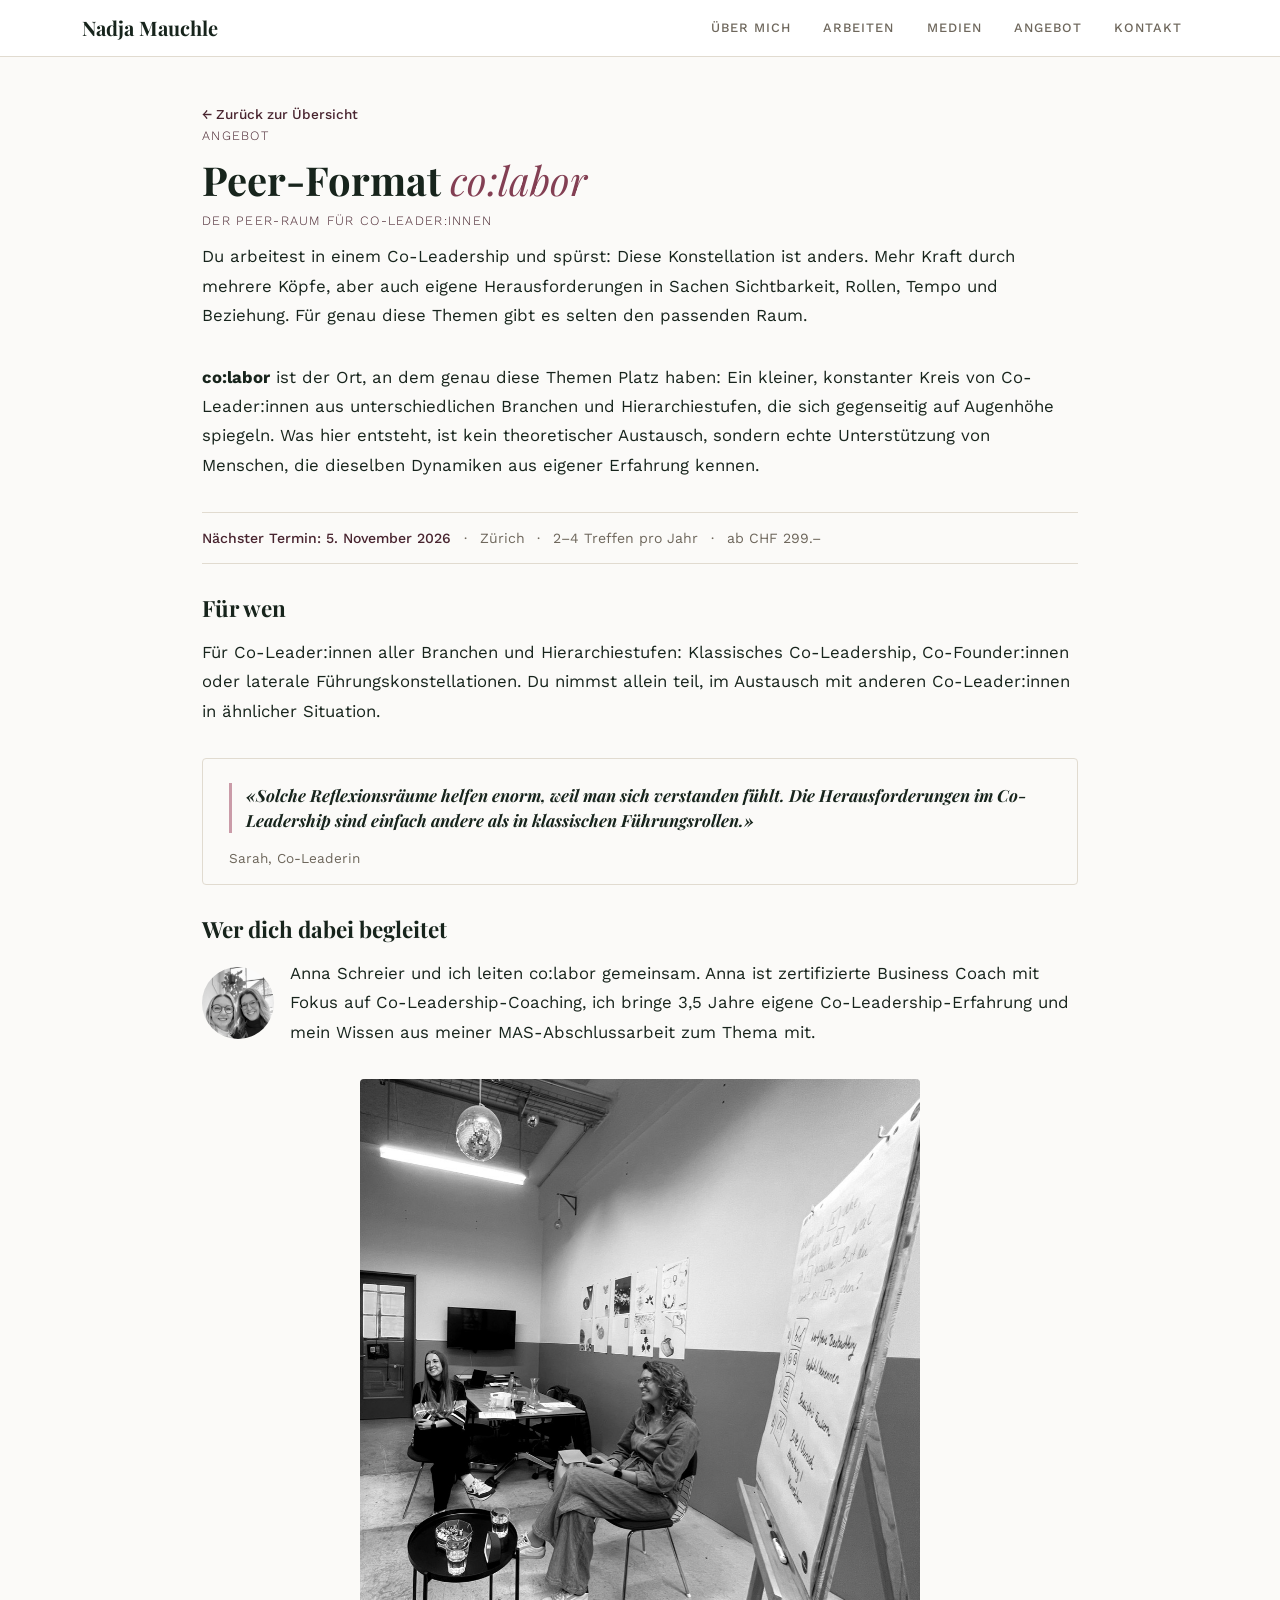
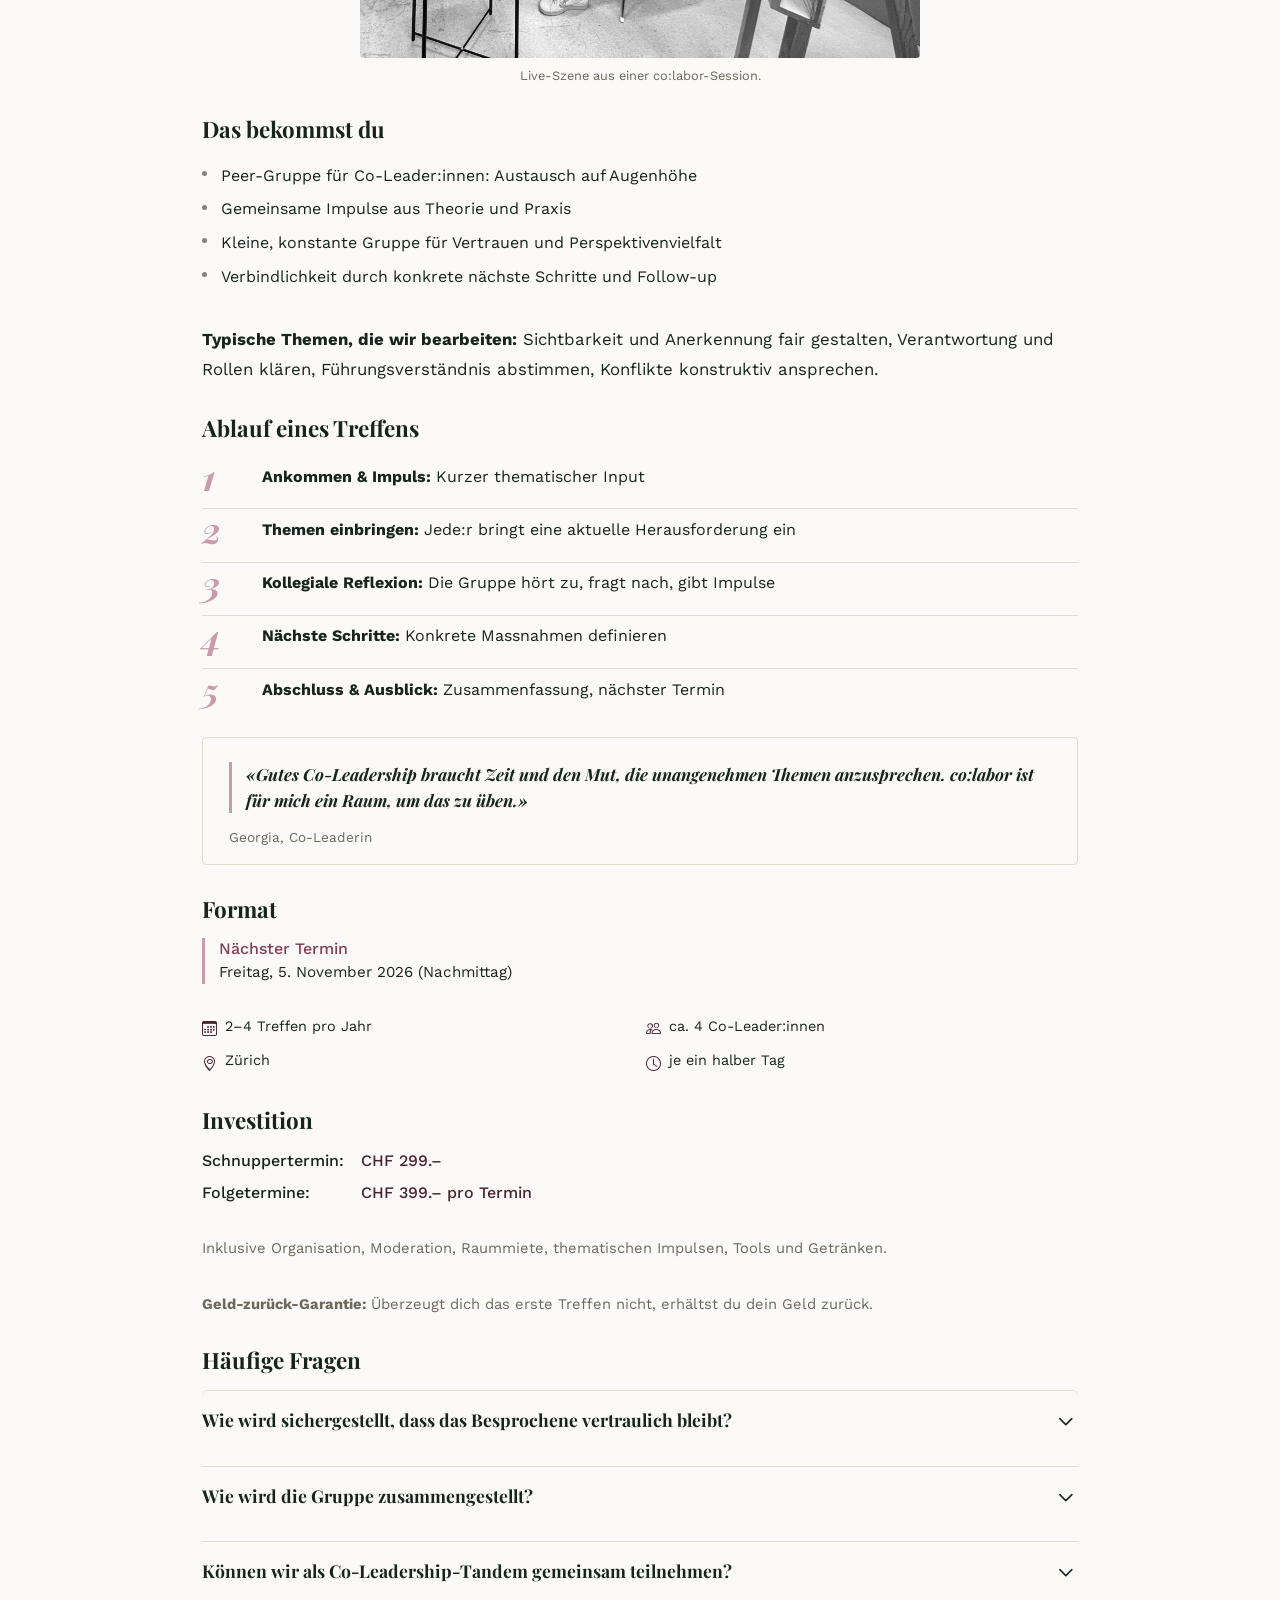
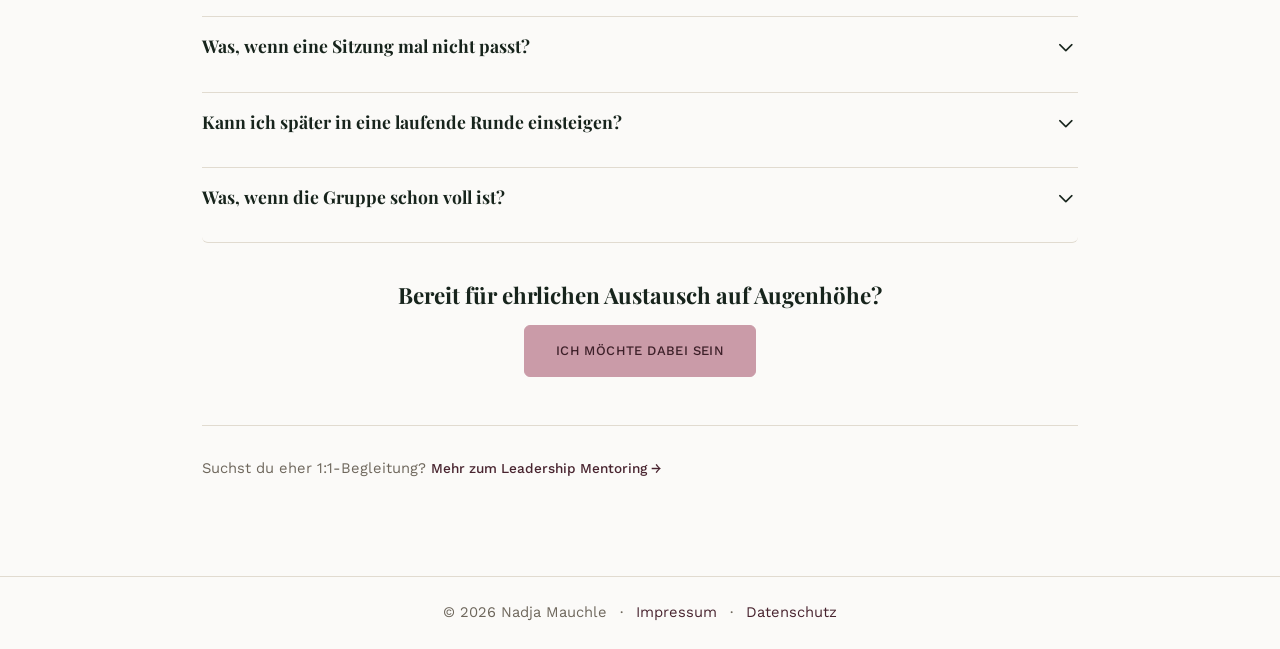
==== angebot/colabor/index.html @ 84f8b6df "Initial website" ====
<!DOCTYPE html>
<html lang="de">
<head>
  <meta charset="UTF-8">
  <meta name="viewport" content="width=device-width, initial-scale=1.0">
  <title>Peer-Format co:labor | Nadja Mauchle</title>
  <meta name="description" content="co:labor ist der vertrauliche Peer-Raum für Co-Leader:innen: ehrlicher Austausch, gemeinsame Reflexion und konkrete nächste Schritte zu echten Führungsherausforderungen.">

  <meta property="og:type" content="website">
  <meta property="og:site_name" content="Nadja Mauchle">
  <meta property="og:title" content="Peer-Format co:labor | Nadja Mauchle">
  <meta property="og:description" content="co:labor ist der vertrauliche Peer-Raum für Co-Leader:innen: ehrlicher Austausch, gemeinsame Reflexion und konkrete nächste Schritte zu echten Führungsherausforderungen.">
  <meta property="og:image" content="../../img/og-image.png">
  <meta property="og:image:width" content="1200">
  <meta property="og:image:height" content="630">
  <meta name="twitter:card" content="summary_large_image">
  <meta name="twitter:title" content="Peer-Format co:labor | Nadja Mauchle">
  <meta name="twitter:description" content="co:labor ist der vertrauliche Peer-Raum für Co-Leader:innen: ehrlicher Austausch, gemeinsame Reflexion und konkrete nächste Schritte zu echten Führungsherausforderungen.">
  <meta name="twitter:image" content="../../img/og-image.png">

  <link rel="icon" type="image/svg+xml" href="data:image/svg+xml,%3Csvg xmlns='http://www.w3.org/2000/svg' viewBox='0 0 64 64'%3E%3Crect width='64' height='64' rx='12' fill='%2348242F'/%3E%3Ctext x='32' y='44' font-family='Georgia, serif' font-size='30' font-weight='700' fill='%23CA9BA8' text-anchor='middle'%3ENM%3C/text%3E%3C/svg%3E">

  <link href="https://cdn.jsdelivr.net/npm/bootstrap@5.1.0/dist/css/bootstrap.min.css" rel="stylesheet" integrity="sha384-KyZXEAg3QhqLMpG8r+8fhAXLRk2vvoC2f3B09zVXn8CA5QIVfZOJ3BCsw2P0p/We" crossorigin="anonymous">
  <link rel="stylesheet" href="https://cdn.jsdelivr.net/npm/bootstrap-icons@1.5.0/font/bootstrap-icons.css">

  <link rel="preconnect" href="https://fonts.googleapis.com">
  <link rel="preconnect" href="https://fonts.gstatic.com" crossorigin>
  <link href="https://fonts.googleapis.com/css2?family=Playfair+Display:ital,wght@0,700;1,500;1,700&family=Work+Sans:wght@300;400;500&display=swap" rel="stylesheet">

  <link href="../../style.css" rel="stylesheet">

  <script src="https://cdn.jsdelivr.net/npm/bootstrap@5.1.0/dist/js/bootstrap.bundle.min.js" integrity="sha384-U1DAWAznBHeqEIlVSCgzq+c9gqGAJn5c/t99JyeKa9xxaYpSvHU5awsuZVVFIhvj" crossorigin="anonymous"></script>
</head>
<body>

  <!-- ===== Navigation (identisch zur Hauptseite, Links zeigen auf ../../index.html) ===== -->
  <nav id="mainNav" class="navbar navbar-expand-lg bg-white navbar-light fixed-top">
    <div class="container">
      <a class="navbar-brand" href="../../index.html">Nadja Mauchle</a>

      <button class="navbar-toggler" type="button" data-bs-toggle="collapse" data-bs-target="#navbarSupportedContent" aria-controls="navbarSupportedContent" aria-expanded="false" aria-label="Navigation umschalten">
        <span class="navbar-toggler-icon"></span>
      </button>

      <div class="collapse navbar-collapse" id="navbarSupportedContent">
        <ul class="navbar-nav ms-auto mb-2 mb-lg-0">
          <li class="nav-item"><a class="nav-link" href="../../index.html#ueber-mich">Über mich</a></li>
          <li class="nav-item"><a class="nav-link" href="../../index.html#arbeiten">Arbeiten</a></li>
          <li class="nav-item"><a class="nav-link" href="../../index.html#wissenswertes">Medien</a></li>
          <li class="nav-item"><a class="nav-link" href="../../index.html#angebot">Angebot</a></li>
          <li class="nav-item"><a class="nav-link" href="../../index.html#kontakt">Kontakt</a></li>
        </ul>
      </div>
    </div>
  </nav>

  <section class="section-light p-section co-labor-detail-page">
    <div class="container container-lg">
      <a href="../../index.html#angebot" class="artefakt-link d-inline-block">← Zurück zur Übersicht</a>

      <p class="eyebrow on-light">Angebot</p>
      <h1 class="headline on-light"><span>Peer-Format</span> <span class="accent">co:labor</span></h1>
      <p class="eyebrow on-light">Der Peer-Raum für Co-Leader:innen</p>

      <p class="body-text">Du arbeitest in einem Co-Leadership und spürst: Diese Konstellation ist anders. Mehr Kraft durch mehrere Köpfe, aber auch eigene Herausforderungen in Sachen Sichtbarkeit, Rollen, Tempo und Beziehung. Für genau diese Themen gibt es selten den passenden Raum.</p>
      <p class="body-text"><strong>co:labor</strong> ist der Ort, an dem genau diese Themen Platz haben: Ein kleiner, konstanter Kreis von Co-Leader:innen aus unterschiedlichen Branchen und Hierarchiestufen, die sich gegenseitig auf Augenhöhe spiegeln. Was hier entsteht, ist kein theoretischer Austausch, sondern echte Unterstützung von Menschen, die dieselben Dynamiken aus eigener Erfahrung kennen.</p>

      <div class="co-labor-short-facts" aria-label="Kurzfakten zu co:labor">
        <span class="accent-inline">Nächster Termin: 5. November 2026</span>
        <span>·</span>
        <span>Zürich</span>
        <span>·</span>
        <span>2–4 Treffen pro Jahr</span>
        <span>·</span>
        <span>ab CHF 299.–</span>
      </div>

      <h2 class="headline on-light headline-sm">Für wen</h2>
      <p class="body-text">Für Co-Leader:innen aller Branchen und Hierarchiestufen: Klassisches Co-Leadership, Co-Founder:innen oder laterale Führungskonstellationen. Du nimmst allein teil, im Austausch mit anderen Co-Leader:innen in ähnlicher Situation.</p>

      <div class="testimonial-card">
        <blockquote class="testimonial-quote">«Solche Reflexionsräume helfen enorm, weil man sich verstanden fühlt. Die Herausforderungen im Co-Leadership sind einfach andere als in klassischen Führungsrollen.»</blockquote>
        <p class="testimonial-source">Sarah, Co-Leaderin</p>
      </div>

      <h2 class="headline on-light headline-sm">Wer dich dabei begleitet</h2>
      <div class="d-flex align-items-center gap-3">
        <img src="../../img/nadja-anna-colabor.jpg" class="duo-photo-circle" alt="Anna Schreier und Nadja Mauchle" style="width:72px;height:72px;flex-shrink:0;">
        <p class="body-text mb-0">Anna Schreier und ich leiten co:labor gemeinsam. Anna ist zertifizierte Business Coach mit Fokus auf Co-Leadership-Coaching, ich bringe 3,5 Jahre eigene Co-Leadership-Erfahrung und mein Wissen aus meiner MAS-Abschlussarbeit zum Thema mit.</p>
      </div>

      <img src="../../img/colabor-session-bw.jpg" class="session-photo" alt="Zwei Co-Leader:innen im Austausch während einer co:labor-Session">
      <p class="bildunterschrift">Live-Szene aus einer co:labor-Session.</p>

      <h2 class="headline on-light headline-sm">Das bekommst du</h2>
      <ul class="skill-list">
        <li>Peer-Gruppe für Co-Leader:innen: Austausch auf Augenhöhe</li>
        <li>Gemeinsame Impulse aus Theorie und Praxis</li>
        <li>Kleine, konstante Gruppe für Vertrauen und Perspektivenvielfalt</li>
        <li>Verbindlichkeit durch konkrete nächste Schritte und Follow-up</li>
      </ul>
      <p class="body-text"><strong>Typische Themen, die wir bearbeiten:</strong> Sichtbarkeit und Anerkennung fair gestalten, Verantwortung und Rollen klären, Führungsverständnis abstimmen, Konflikte konstruktiv ansprechen.</p>

      <h2 class="headline on-light headline-sm">Ablauf eines Treffens</h2>
      <div class="co-labor-steps">
        <div class="step-item">
          <div class="step-index">1</div>
          <div class="step-content"><strong>Ankommen &amp; Impuls:</strong> Kurzer thematischer Input</div>
        </div>
        <div class="step-item">
          <div class="step-index">2</div>
          <div class="step-content"><strong>Themen einbringen:</strong> Jede:r bringt eine aktuelle Herausforderung ein</div>
        </div>
        <div class="step-item">
          <div class="step-index">3</div>
          <div class="step-content"><strong>Kollegiale Reflexion:</strong> Die Gruppe hört zu, fragt nach, gibt Impulse</div>
        </div>
        <div class="step-item">
          <div class="step-index">4</div>
          <div class="step-content"><strong>Nächste Schritte:</strong> Konkrete Massnahmen definieren</div>
        </div>
        <div class="step-item">
          <div class="step-index">5</div>
          <div class="step-content"><strong>Abschluss &amp; Ausblick:</strong> Zusammenfassung, nächster Termin</div>
        </div>
      </div>

      <div class="testimonial-card">
        <blockquote class="testimonial-quote">«Gutes Co-Leadership braucht Zeit und den Mut, die unangenehmen Themen anzusprechen. co:labor ist für mich ein Raum, um das zu üben.»</blockquote>
        <p class="testimonial-source">Georgia, Co-Leaderin</p>
      </div>

      <h2 class="headline on-light headline-sm">Format</h2>
      <div class="co-labor-date-callout" aria-label="Nächster Termin">
        <span class="co-labor-date-label">Nächster Termin</span>
        <span class="co-labor-date-value">Freitag, 5. November 2026 (Nachmittag)</span>
      </div>
      <ul class="fact-grid fact-grid-light">
        <li><i class="bi-calendar3"></i> 2–4 Treffen pro Jahr</li>
        <li><i class="bi-people"></i> ca. 4 Co-Leader:innen</li>
        <li><i class="bi-geo-alt"></i> Zürich</li>
        <li><i class="bi-clock"></i> je ein halber Tag</li>
      </ul>

      <h2 class="headline on-light headline-sm">Investition</h2>
      <div class="co-labor-investment-grid">
        <div class="co-labor-investment-row">
          <span class="co-labor-investment-label">Schnuppertermin:</span>
          <span class="co-labor-investment-value">CHF 299.–</span>
        </div>
        <div class="co-labor-investment-row">
          <span class="co-labor-investment-label">Folgetermine:</span>
          <span class="co-labor-investment-value">CHF 399.– pro Termin</span>
        </div>
      </div>
      <p class="body-text-sm">Inklusive Organisation, Moderation, Raummiete, thematischen Impulsen, Tools und Getränken.</p>
      <p class="body-text-sm"><strong>Geld-zurück-Garantie:</strong> Überzeugt dich das erste Treffen nicht, erhältst du dein Geld zurück.</p>

      <h2 class="headline on-light headline-sm">Häufige Fragen</h2>
      <div class="accordion custom-accordion" id="colaborFaqAccordion">
        <div class="accordion-item">
          <h3 class="accordion-header" id="faq-heading-1">
            <button class="accordion-button collapsed" type="button" data-bs-toggle="collapse" data-bs-target="#faq-1" aria-expanded="false" aria-controls="faq-1">
              Wie wird sichergestellt, dass das Besprochene vertraulich bleibt?
            </button>
          </h3>
          <div id="faq-1" class="accordion-collapse collapse" aria-labelledby="faq-heading-1" data-bs-parent="#colaborFaqAccordion">
            <div class="accordion-body">Was in der Gruppe besprochen wird, bleibt in der Gruppe. Wir vereinbaren zu Beginn gemeinsame Vertraulichkeitsregeln.</div>
          </div>
        </div>
        <div class="accordion-item">
          <h3 class="accordion-header" id="faq-heading-2">
            <button class="accordion-button collapsed" type="button" data-bs-toggle="collapse" data-bs-target="#faq-2" aria-expanded="false" aria-controls="faq-2">
              Wie wird die Gruppe zusammengestellt?
            </button>
          </h3>
          <div id="faq-2" class="accordion-collapse collapse" aria-labelledby="faq-heading-2" data-bs-parent="#colaborFaqAccordion">
            <div class="accordion-body">Die Gruppen sind klein und konstant, damit Vertrauen wachsen kann. Wir achten dabei auch darauf, dass keine direkten Konkurrenzsituationen entstehen.</div>
          </div>
        </div>
        <div class="accordion-item">
          <h3 class="accordion-header" id="faq-heading-3">
            <button class="accordion-button collapsed" type="button" data-bs-toggle="collapse" data-bs-target="#faq-3" aria-expanded="false" aria-controls="faq-3">
              Können wir als Co-Leadership-Tandem gemeinsam teilnehmen?
            </button>
          </h3>
          <div id="faq-3" class="accordion-collapse collapse" aria-labelledby="faq-heading-3" data-bs-parent="#colaborFaqAccordion">
            <div class="accordion-body">Ja, wenn ihr als Tandem gemeinsam teilnehmen möchtet, meldet euch gerne bei uns.</div>
          </div>
        </div>
        <div class="accordion-item">
          <h3 class="accordion-header" id="faq-heading-4">
            <button class="accordion-button collapsed" type="button" data-bs-toggle="collapse" data-bs-target="#faq-4" aria-expanded="false" aria-controls="faq-4">
              Was, wenn eine Sitzung mal nicht passt?
            </button>
          </h3>
          <div id="faq-4" class="accordion-collapse collapse" aria-labelledby="faq-heading-4" data-bs-parent="#colaborFaqAccordion">
            <div class="accordion-body">Kein Problem, du steigst beim nächsten Termin wieder ein.</div>
          </div>
        </div>
        <div class="accordion-item">
          <h3 class="accordion-header" id="faq-heading-5">
            <button class="accordion-button collapsed" type="button" data-bs-toggle="collapse" data-bs-target="#faq-5" aria-expanded="false" aria-controls="faq-5">
              Kann ich später in eine laufende Runde einsteigen?
            </button>
          </h3>
          <div id="faq-5" class="accordion-collapse collapse" aria-labelledby="faq-heading-5" data-bs-parent="#colaborFaqAccordion">
            <div class="accordion-body">Ja, wenn in der Gruppe noch Platz ist, melde dich einfach, wir klären das gemeinsam.</div>
          </div>
        </div>
        <div class="accordion-item">
          <h3 class="accordion-header" id="faq-heading-6">
            <button class="accordion-button collapsed" type="button" data-bs-toggle="collapse" data-bs-target="#faq-6" aria-expanded="false" aria-controls="faq-6">
              Was, wenn die Gruppe schon voll ist?
            </button>
          </h3>
          <div id="faq-6" class="accordion-collapse collapse" aria-labelledby="faq-heading-6" data-bs-parent="#colaborFaqAccordion">
            <div class="accordion-body">Du kommst auf die Warteliste für die nächste Runde.</div>
          </div>
        </div>
      </div>

      <div class="text-center pt-2 pb-5">
        <p class="headline on-light headline-sm">Bereit für ehrlichen Austausch auf Augenhöhe?</p>
        <a href="../../index.html#kontakt" class="btn btn-accent">Ich möchte dabei sein</a>
      </div>

      <div class="pt-4" style="border-top: 0.5px solid var(--line);">
        <p class="body-text-sm mb-0">Suchst du eher 1:1-Begleitung? <a href="../leadership-mentoring/" class="artefakt-link">Mehr zum Leadership Mentoring →</a></p>
      </div>
    </div>
  </section>

  <footer class="section-footer p-4 text-center">
    <p class="body-text-sm mb-0">
      © 2026 Nadja Mauchle
      <span class="mx-2">·</span>
      <a href="../../impressum/" class="text-decoration-none">Impressum</a>
      <span class="mx-2">·</span>
      <a href="../../datenschutz/" class="text-decoration-none">Datenschutz</a>
    </p>
  </footer>

  <!-- ===== Mobile-Navigation schliesst sich nach Klick auf einen Menüpunkt ===== -->
  <script>
    (function () {
      var navbarCollapseEl = document.getElementById('navbarSupportedContent');
      if (!navbarCollapseEl) return;

      navbarCollapseEl.querySelectorAll('.nav-link').forEach(function (link) {
        link.addEventListener('click', function () {
          if (navbarCollapseEl.classList.contains('show')) {
            bootstrap.Collapse.getOrCreateInstance(navbarCollapseEl).hide();
          }
        });
      });
    })();
  </script>

</body>
</html>
---- style.css ----
/* =========================================================
   Nadja Mauchle — Portfolio
   Farbpalette & Typografie gemäss plan-portfolio-onepage.md
   Entscheidung 1 (Farbe) & Entscheidung 4 (Typografie)
   ========================================================= */

:root {
  /* Typografie */
  --font-display: 'Playfair Display', serif;
  --font-body: 'Work Sans', sans-serif;

  /* Abschnitts-Abstände */
  --section-padding-y: 96px;

  /* Farben */
  --aubergine-dark: #3D2029;   /* Dunkel: Text auf Akzentflächen (z.B. Button-Text) */
  --aubergine: #48242F;        /* Basis: Standard-Sektionshintergrund Hero/Angebot/Kontakt */
  --aubergine-light: #532A36;  /* Hell: Karten/Flächen innerhalb dunkler Sektionen */
  --flieder: #CA9BA8;          /* Akzent: Buttons, Links, Signature-Wörter, Testimonial-Balken */
  --form-border: #7A5560;      /* Formularfeld-Ränder auf dunklem Grund */
  --text-on-dark: #F1E5E9;       /* Primärtext auf Aubergine-Hintergrund */
  --text-on-dark-soft: #D9C3CA;  /* Sekundär-/gedämpfter Text auf Aubergine-Hintergrund */
  --signature-color: #833F53;    /* Einheitliche Farbe für kursive Signature-Wörter, hell wie dunkel */
  --paper: #FBFAF8;      /* helle Grundfläche */
  --paper-alt: #F1EEE9;  /* Platzhalter-/Kartenflächen auf hellem Grund */
  --ink: #17241C;        /* Text auf hellem Grund */
  --ink-soft: #6E675C;
  --line: #E1DBD0;
  --mentions-heading: #2C2A28;  /* Eigener, etwas wärmerer Dunkelton nur für "Wissenswertes"-Titel */
  --error: #E8A0A0;             /* Fehlermeldung Kontaktformular */
  --artefakt-frame-bg: #CFC9BE; /* Hintergrund hinter freigestellten Artefakt-Bildern (Kartenset) */
}

/* Scroll-Offset für Anker-Navigation: nur ein Mechanismus (scroll-margin-top
   auf den Zielelementen), damit die fixe Nav den Zielabschnitt nicht verdeckt.
   scroll-padding-top auf html wurde entfernt, weil beide Mechanismen sich
   addierten und einen viel zu grossen Abstand erzeugten. */
section, header, .mentions-divider {
  scroll-margin-top: 80px;
}

html {
  scroll-behavior: smooth;
}

/* Fokus-Zustand markenkonform (Flieder) statt Browser-Standard-Blau —
   bleibt sichtbar für Tastatur-/Klick-Fokus, nur farblich angepasst */
a:focus-visible,
button:focus-visible,
.btn:focus-visible,
input:focus-visible,
textarea:focus-visible,
select:focus-visible {
  outline: 2px solid var(--flieder);
  outline-offset: 2px;
}

/* Standard-Link-Styling für Fliesstext und Footer/Legal-Links, mit markenkonformer
   Aubergine-Farbe statt Browser-Default-Blau */
a:not(.btn):not(.navbar-brand):not(.nav-link):not(.hero-cta-primary):not(.hero-cta-secondary):not(.on-light-icon):not(.artefakt-link) {
  color: var(--aubergine);
  text-decoration: underline;
  text-underline-offset: 0.18em;
  text-decoration-color: currentColor;
}

a:not(.btn):not(.navbar-brand):not(.nav-link):not(.hero-cta-primary):not(.hero-cta-secondary):not(.on-light-icon):not(.artefakt-link):hover,
a:not(.btn):not(.navbar-brand):not(.nav-link):not(.hero-cta-primary):not(.hero-cta-secondary):not(.on-light-icon):not(.artefakt-link):focus-visible {
  color: var(--aubergine);
}

a[href="../../index.html#angebot"] {
  text-decoration: none !important;
  text-underline-offset: 0.18em;
}

a[href="../../index.html#angebot"]:hover,
a[href="../../index.html#angebot"]:focus-visible {
  text-decoration: none !important;
}

/* Bootstraps eigener Standard-Fokus-Schatten (blau) auf Buttons entfernen —
   unser Flieder-Outline oben übernimmt die Fokusanzeige */
.btn:focus,
.btn:active:focus {
  box-shadow: none;
}

body {
  font-family: var(--font-body);
  font-weight: 400;
  color: var(--ink);
  background: var(--paper);
  hyphens: auto;
}

img {
  max-width: 100%;
}

/* ---------- Typografie-System (Entscheidung 4) ---------- */

.headline {
  font-family: var(--font-display);
  font-weight: 700;
  font-style: normal;
  line-height: 1.15;
  text-wrap: balance;
}

.headline .accent {
  font-family: var(--font-display);
  font-weight: 400;
  font-style: italic;
  color: var(--accent-color, var(--signature-color));
}

.headline-sm {
  font-size: 1.4rem;
}

.hero-h {
  font-size: clamp(2.2rem, 6vw, 3.6rem);
}

.on-dark { --accent-color: var(--flieder); }
.on-light { --accent-color: var(--signature-color); }

.eyebrow {
  font-family: var(--font-body);
  font-weight: 300;
  letter-spacing: 0.1em;
  text-transform: uppercase;
  font-size: 0.8rem;
  margin-bottom: 0.75rem;
}

.eyebrow.on-dark { color: var(--text-on-dark-soft); }
.eyebrow.on-light { color: var(--aubergine); }

.on-light-icon { color: var(--ink-soft); }
.on-light-icon:hover { color: var(--aubergine); }

.body-text {
  font-family: var(--font-body);
  font-weight: 400;
  line-height: 1.75;
  font-size: 1.05rem;
}

.body-text.on-dark { color: var(--text-on-dark); }

.body-text.hero-lead-text { color: var(--text-on-dark-soft); }

.body-text-sm {
  font-family: var(--font-body);
  font-weight: 400;
  line-height: 1.6;
  font-size: 0.92rem;
  color: var(--ink-soft);
}

.lead-text {
  max-width: 46ch;
  font-size: 1.15rem;
}

.marker-highlight {
  position: relative;
  display: inline-block;
}

.marker-highlight:before {
  content: "";
  background-color: #CA9BA887;
  width: 102%;
  height: 0.2em;
  position: absolute;
  z-index: -2;
  filter: url(#marker-shape);
  left: -0.05em;
  padding: 0 0.25em;
  bottom: 0.2em;
}

/* ---------- Abschnitts-Hintergründe (Entscheidung 1) ---------- */

.section-dark {
  background: var(--aubergine);
  color: var(--text-on-dark);
}

.section-aubergine {
  background: var(--aubergine);
  color: var(--text-on-dark);
}

.section-light {
  background: var(--paper);
  color: var(--ink);
}

.section-footer {
  background: var(--paper);
  border-top: 1px solid var(--line);
  color: var(--ink-soft);
}

header,
section {
  padding-top: var(--section-padding-y);
  padding-bottom: var(--section-padding-y);
}

.p-section,
.p-section-lg,
.p-section-hero {
  padding-top: var(--section-padding-y);
  padding-bottom: var(--section-padding-y);
}

#start {
  padding-top: 148px;
  padding-bottom: var(--section-padding-y);
}

header > :first-child,
header > :last-child,
section > :first-child,
section > :last-child {
  margin-top: 0;
  margin-bottom: 0;
}

.container-lg {
  max-width: 900px;
}

.w-sm {
  max-width: 440px;
}

.w-md {
  max-width: 720px;
}

/* ---------- Navigation ---------- */

#mainNav {
  box-shadow: 0 1px 0 var(--line);
}

#mainNav .navbar-brand {
  font-family: var(--font-display);
  font-weight: 700;
  color: var(--ink);
}

.navbar-light .navbar-nav .nav-link {
  font-family: var(--font-body);
  font-weight: 500;
  text-transform: uppercase;
  letter-spacing: 0.08em;
  font-size: 0.8rem;
  padding: 0.5rem 1rem;
  color: var(--ink-soft);
}

.navbar-light .navbar-nav .nav-link.active,
.navbar-light .navbar-nav .nav-link:hover {
  color: var(--aubergine);
}

/* ---------- Buttons ---------- */

.btn {
  font-family: var(--font-body);
  font-weight: 500;
  letter-spacing: 0.03em;
  text-transform: uppercase;
  font-size: 13px;
  padding: 15px 31px;
  border-radius: 6px;
}

.btn-accent {
  background: var(--flieder);
  color: var(--aubergine-dark);
  border: 1px solid var(--flieder);
}

.btn-accent:hover {
  background: transparent;
  color: var(--flieder);
  border-color: var(--flieder);
}

.section-light .btn-accent,
.section-light .btn-accent:hover {
  color: var(--aubergine-dark);
}

.btn-outline-accent {
  background: transparent;
  color: var(--text-on-dark);
  border: 1px solid rgba(241, 229, 233, 0.4);
}

.btn-outline-accent:hover {
  background: rgba(241, 229, 233, 0.1);
  color: var(--text-on-dark);
  border-color: var(--text-on-dark);
}

/* ---------- Hero-CTAs ---------- */

.hero-ctas {
  display: flex;
  align-items: center;
  gap: 16px;
}

.hero-cta-primary {
  background: var(--flieder);
  color: var(--aubergine-dark);
  font-size: 13px;
  font-weight: 500;
  letter-spacing: 0.03em;
  text-transform: uppercase;
  text-decoration: none;
  padding: 15px 31px;
  border: 1px solid var(--flieder);
  border-radius: 6px;
  display: inline-block;
  transition: background-color 0.15s ease, color 0.15s ease, border-color 0.15s ease;
}

.hero-cta-primary:hover,
.hero-cta-primary:focus {
  background: transparent;
  color: var(--flieder);
  border-color: var(--flieder);
}

.hero-cta-secondary {
  background: transparent;
  color: var(--flieder);
  font-size: 13px;
  font-weight: 500;
  letter-spacing: 0.03em;
  text-transform: uppercase;
  text-decoration: none;
  padding: 14.5px 32px;
  border: 1.5px solid var(--flieder);
  border-radius: 6px;
  display: inline-block;
  transition: background-color 0.15s ease, color 0.15s ease;
}

.hero-cta-secondary:hover,
.hero-cta-secondary:focus {
  background: var(--flieder);
  color: var(--aubergine-dark);
}

@media (max-width: 767px) {
  .hero-ctas {
    flex-direction: column;
    align-items: center;
    width: 100%;
  }

  .hero-cta-primary,
  .hero-cta-secondary {
    width: 100%;
    max-width: 320px;
    text-align: center;
    box-sizing: border-box;
  }
}

/* ---------- Bild-Platzhalter ---------- */

.photo-placeholder {
  display: flex;
  align-items: center;
  justify-content: center;
  text-align: center;
  border: 1px dashed currentColor;
  border-radius: 4px;
  opacity: 0.6;
  font-family: var(--font-body);
  font-size: 0.85rem;
  letter-spacing: 0.02em;
  padding: 1rem;
}

.photo-placeholder-hero {
  max-width: 420px;
  aspect-ratio: 4 / 3;
}

.photo-placeholder-portrait {
  aspect-ratio: 3 / 4;
}

.hero-portrait {
  width: 280px;
  height: 280px;
  border-radius: 50%;
  overflow: hidden;
}

.hero-portrait img {
  width: 100%;
  height: 100%;
  object-fit: cover;
  object-position: center 35%;
}

.portrait-photo {
  display: block;
  width: 100%;
  aspect-ratio: 3 / 4;
  object-fit: cover;
  border-radius: 4px;
}

.session-photo {
  display: block;
  width: 100%;
  max-width: 560px;
  height: auto;
  margin: 0 auto 32px;
  border-radius: 4px;
}

.workshop-bilder {
  display: grid;
  grid-template-columns: 1fr 1fr;
  gap: 16px;
  margin: 40px auto 0;
  max-width: 640px;
}

.workshop-bilder img {
  display: block;
  width: 100%;
  aspect-ratio: 3 / 4;
  object-fit: cover;
  border-radius: 4px;
}

.bildunterschrift {
  font-size: 13px;
  color: var(--ink-soft);
  margin-top: 12px;
  text-align: center;
}

@media (max-width: 767px) {
  .workshop-bilder {
    grid-template-columns: 1fr;
  }
}

.duo-photo-circle {
  display: block;
  width: 96px;
  height: 96px;
  object-fit: cover;
  object-position: center 30%;
  border-radius: 50%;
}

/* ---------- Über mich: Abschnitte (ohne Akkordeon, Trennlinien statt Karten) ---------- */

.ueber-mich-block {
  padding: 1.5rem 0;
  border-top: 0.5px solid var(--line);
}

.ueber-mich-block-title {
  font-family: var(--font-display);
  font-weight: 700;
  font-size: 1.1rem;
  color: var(--ink);
  margin: 0 0 1rem;
}

/* ---------- Über mich: Listen ---------- */

.skill-list,
.timeline-list {
  list-style: none;
  padding: 0;
  margin: 0;
}

.skill-list li {
  font-family: var(--font-body);
  padding: 0.3rem 0 0.3rem 1.2rem;
  position: relative;
  line-height: 1.5;
}

.skill-list li::before {
  content: "";
  position: absolute;
  left: 0;
  top: 0.75rem;
  width: 5px;
  height: 5px;
  border-radius: 50%;
  background: currentColor;
  opacity: 0.55;
}

.skill-detail-list dt {
  font-family: var(--font-body);
  font-weight: 500;
  color: var(--aubergine);
  margin-top: 1rem;
}

.skill-detail-list dt:first-child {
  margin-top: 0;
}

.skill-detail-list dd {
  font-family: var(--font-body);
  color: var(--ink);
  margin: 0.25rem 0 0;
  line-height: 1.6;
}

.timeline-list li {
  font-family: var(--font-body);
  padding: 0.5rem 0;
}

.timeline-list > li:not(:last-child) {
  border-bottom: 1px solid var(--line);
}

.timeline-year {
  display: inline-block;
  min-width: 6.5rem;
  font-weight: 500;
  color: var(--aubergine);
}

.timeline-entry {
  display: flex;
  gap: 1.25rem;
}

.timeline-entry .timeline-year {
  flex-shrink: 0;
}

.timeline-role {
  font-weight: 600;
  color: var(--ink);
  margin: 0;
  line-height: 1.4;
}

.timeline-org {
  font-weight: 500;
  color: var(--ink);
  margin: 0.2rem 0 0;
  line-height: 1.4;
}

.timeline-detail {
  color: var(--ink-soft);
  font-size: 0.9em;
  margin: 0.2rem 0 0;
  line-height: 1.4;
}

.timeline-sub-list {
  list-style: none;
  padding: 0;
  margin: 0.4rem 0 0;
}

.timeline-sub-list li {
  font-family: var(--font-body);
  color: var(--ink-soft);
  font-size: 0.85em;
  padding: 0.1rem 0 0.1rem 0.9rem;
  border-bottom: none;
  position: relative;
}

.timeline-sub-list li::before {
  content: "";
  position: absolute;
  left: 0;
  top: 0.6rem;
  width: 4px;
  height: 4px;
  border-radius: 50%;
  background: currentColor;
  opacity: 0.5;
}

/* ---------- Testimonials ---------- */

.testimonial-card {
  background: var(--paper);
  border: 1px solid var(--line);
  border-radius: 4px;
  padding: 1.5rem 1.6rem 1rem;
  margin-bottom: 32px;
  height: 100%;
}

.testimonial-quote {
  font-family: var(--font-display);
  font-style: italic;
  font-weight: 700;
  font-size: 1.05rem;
  border-left: 3px solid var(--flieder);
  padding-left: 0.9rem;
  margin: 0 0 0.9rem;
}

.fact-grid + .testimonial-quote,
.fact-grid + .testimonial-card,
.angebot-card .testimonial-quote {
  margin-top: 1.5rem;
}

.co-labor-detail-page h2,
.co-labor-detail-page h3 {
  margin: 0 0 16px;
}

.co-labor-detail-page .d-flex.align-items-center.gap-3,
.co-labor-detail-page .co-labor-short-facts,
.co-labor-detail-page .session-photo,
.co-labor-detail-page .bildunterschrift,
.co-labor-detail-page .skill-list,
.co-labor-detail-page .co-labor-steps,
.co-labor-detail-page .testimonial-card,
.co-labor-detail-page .co-labor-date-callout,
.co-labor-detail-page .fact-grid,
.co-labor-detail-page .co-labor-investment-grid,
.co-labor-detail-page .custom-accordion,
.co-labor-detail-page .body-text,
.co-labor-detail-page .body-text-sm {
  margin-bottom: 32px;
}

.co-labor-detail-page .d-flex.align-items-center.gap-3 {
  margin: 0 0 32px;
}

.co-labor-detail-page > * {
  margin-top: 0;
}

.co-labor-detail-page h2 + .body-text,
.co-labor-detail-page h2 + .skill-list,
.co-labor-detail-page h2 + .co-labor-steps,
.co-labor-detail-page h2 + .fact-grid,
.co-labor-detail-page h2 + .accordion,
.co-labor-detail-page h3 + .accordion,
.co-labor-detail-page h2 + p,
.co-labor-detail-page h2 + ul,
.co-labor-detail-page h2 + div,
.co-labor-detail-page h3 + div {
  margin-top: 0;
}

.mentoring-detail-page h2,
.mentoring-detail-page h3 {
  margin: 0 0 16px;
}

.mentoring-detail-page .d-flex.align-items-center.gap-3,
.mentoring-detail-page .skill-list,
.mentoring-detail-page .step-list,
.mentoring-detail-page .testimonial-card,
.mentoring-detail-page .fact-grid,
.mentoring-detail-page .pricing-table,
.mentoring-detail-page .custom-accordion,
.mentoring-detail-page .body-text,
.mentoring-detail-page .body-text-sm {
  margin-bottom: 32px;
}

.mentoring-detail-page .d-flex.align-items-center.gap-3 {
  margin: 0 0 32px;
}

.mentoring-detail-page > * {
  margin-top: 0;
}

.mentoring-detail-page h2 + .body-text,
.mentoring-detail-page h2 + .skill-list,
.mentoring-detail-page h2 + .step-list,
.mentoring-detail-page h2 + .fact-grid,
.mentoring-detail-page h2 + .accordion,
.mentoring-detail-page h3 + .accordion,
.mentoring-detail-page h2 + p,
.mentoring-detail-page h2 + ul,
.mentoring-detail-page h2 + div,
.mentoring-detail-page h3 + div {
  margin-top: 0;
}

.mentoring-detail-page .row {
  margin: 0 0 32px;
}

.mentoring-detail-page .row > [class*="col-"] {
  padding-left: 0;
  padding-right: 0;
}

.mentoring-detail-page .mentor-cta {
  padding-top: 8px;
  padding-bottom: 40px;
}

.mentoring-detail-page .mentor-cta .headline {
  margin-bottom: 16px;
}

.mentoring-detail-page .mentor-cross-link {
  padding-top: 20px;
  border-top: 1px solid var(--line);
}

.co-labor-detail-page .co-labor-short-facts {
  display: flex;
  flex-wrap: wrap;
  align-items: center;
  gap: 0.45rem 0.8rem;
  padding: 0.9rem 0;
  border-top: 1px solid var(--line);
  border-bottom: 1px solid var(--line);
  font-family: var(--font-body);
  font-size: 0.88rem;
  color: var(--ink-soft);
}

.co-labor-short-facts {
  display: flex;
  flex-wrap: wrap;
  align-items: center;
  gap: 0.45rem 0.8rem;
  margin: 0 0 32px;
  padding: 0.9rem 0;
  border-top: 1px solid var(--line);
  border-bottom: 1px solid var(--line);
  font-family: var(--font-body);
  font-size: 0.88rem;
  color: var(--ink-soft);
}

.co-labor-short-facts .accent-inline {
  color: var(--aubergine);
  font-weight: 500;
}

.bildunterschrift {
  margin: 0 0 16px;
  font-family: var(--font-body);
  font-size: 0.8rem;
  line-height: 1.5;
  color: var(--ink-soft);
}

.co-labor-detail-page .session-photo {
  margin-bottom: 8px;
}

.co-labor-detail-page h2 + .body-text,
.co-labor-detail-page h2 + .skill-list,
.co-labor-detail-page h2 + .co-labor-steps,
.co-labor-detail-page h2 + .fact-grid,
.co-labor-detail-page h2 + .accordion,
.co-labor-detail-page h3 + .accordion,
.co-labor-detail-page h2 + p,
.co-labor-detail-page h2 + ul,
.co-labor-detail-page h2 + div,
.co-labor-detail-page h3 + div {
  margin-top: 0;
}

.testimonial-source {
  font-family: var(--font-body);
  font-size: 0.85rem;
  color: var(--ink-soft);
  margin: 0;
}

.testimonial-source.on-dark {
  color: rgba(241, 229, 233, 0.7);
}

/* ---------- Arbeiten: Artefakt-Karten ---------- */

.artefakt-card {
  background: var(--paper);
  border: 1px solid var(--line);
  border-radius: 4px;
  overflow: hidden;
  display: flex;
  flex-direction: column;
  transition: border-color 0.15s ease;
}

.artefakt-card:hover {
  border-color: var(--ink);
}

.artefakt-image {
  width: 100%;
  aspect-ratio: 4 / 3;
  object-fit: cover;
  display: block;
  border-bottom: 1px solid var(--line);
}

/* Duotone gilt nur für Foto-Scans (Canvas, spannungs:loop) — MAS-Arbeit und
   CAS-Arbeit sind flächige Grafik-Designs mit Text und bekommen stattdessen
   eigene flache HTML/CSS-Cover, siehe .artefakt-cover-flat weiter unten. */
.artefakt-image-duotone {
  filter: url(#duotone-aubergine);
}

.artefakt-image-framed {
  object-fit: contain;
  background-color: var(--artefakt-frame-bg);
  padding: 0.15rem;
}

.artefakt-image-placeholder {
  display: flex;
  align-items: center;
  justify-content: center;
  background: var(--paper-alt);
  color: var(--ink-soft);
  font-size: 0.8rem;
  text-align: center;
  padding: 1rem;
}

/* Flache Cover für MAS-Arbeit/CAS-Arbeit statt Foto (grafische Designs mit
   Text, kein Duotone-Filter, siehe Spec-Korrektur) */
.artefakt-cover-flat {
  aspect-ratio: 4 / 3;
  background: var(--aubergine);
  position: relative;
  overflow: hidden;
  display: flex;
  flex-direction: column;
  justify-content: flex-end;
  padding: 1.1rem 1.2rem;
  border-bottom: 1px solid var(--line);
}

.artefakt-cover-title {
  font-family: var(--font-display);
  font-weight: 700;
  font-size: 1.05rem;
  line-height: 1.3;
  color: var(--text-on-dark);
  text-transform: uppercase;
  letter-spacing: 0.01em;
  margin: 0;
}

.artefakt-body {
  padding: 1.2rem 1.3rem 1.4rem;
  display: flex;
  flex-direction: column;
  flex: 1;
}

.artefakt-link {
  position: relative;
  display: inline-flex;
  width: fit-content;
  margin-top: auto;
  padding-top: 0.5rem;
  font-family: var(--font-body);
  font-weight: 500;
  font-size: 0.85rem;
  color: var(--aubergine);
  text-decoration: none !important;
  text-underline-offset: 0.18em;
  text-decoration-thickness: 1px;
  transition: color 0.15s ease;
}

.artefakt-link::after {
  content: "";
  position: absolute;
  left: 0;
  bottom: -1px;
  width: 100%;
  height: 1px;
  background: currentColor;
  transform: scaleX(0);
  transform-origin: left center;
  opacity: 0;
  transition: transform 0.15s ease, opacity 0.15s ease;
}

.artefakt-link:hover,
.artefakt-link:focus-visible {
  color: var(--aubergine);
  text-decoration: none;
}

.artefakt-link:hover::after,
.artefakt-link:focus-visible::after {
  opacity: 1;
  transform: scaleX(1);
}

.mentions-divider {
  border-top: 1px solid var(--line);
  margin: 0;
  padding: 0;
}

.mentions-heading {
  color: var(--mentions-heading);
}

.mention-card {
  display: flex;
  flex-direction: column;
  gap: 0.5rem;
  height: 100%;
  padding: 1.2rem 1.3rem;
  background: var(--paper-alt);
  border: 1px solid var(--line);
  border-radius: 4px;
  text-decoration: none;
  transition: border-color 0.15s ease;
}

.mention-card:hover {
  border-color: var(--ink);
}

.mention-icon {
  display: flex;
  align-items: center;
  justify-content: center;
  width: 2.4rem;
  height: 2.4rem;
  border-radius: 50%;
  background: var(--aubergine);
  color: var(--flieder);
  font-size: 1.05rem;
}

.mention-title {
  font-family: var(--font-display);
  font-weight: 700;
  font-size: 1rem;
  color: var(--ink);
  line-height: 1.3;
}

.mention-desc {
  font-family: var(--font-body);
  font-size: 0.82rem;
  line-height: 1.5;
  color: var(--ink-soft);
  flex-grow: 1;
}

.mention-platform {
  font-family: var(--font-body);
  font-size: 0.78rem;
  color: var(--ink-soft);
  margin-top: auto;
}

/* ---------- Angebot: Overlay (co:labor Vollversion) ---------- */

.modal-content {
  font-family: var(--font-body);
  background: var(--paper);
  border: none;
  border-radius: 6px;
}

.modal-header {
  border-bottom: 1px solid var(--line);
  padding: 1.5rem 1.75rem;
}

.modal-header .modal-title {
  margin: 0;
}

.modal-body {
  padding: 1.75rem;
}

.step-list {
  font-family: var(--font-body);
  padding-left: 1.3rem;
  margin: 0;
}

.step-list li {
  padding: 0.35rem 0;
  line-height: 1.6;
}

.co-labor-steps {
  display: flex;
  flex-direction: column;
  gap: 1rem;
  margin: 0 0 32px;
  padding: 0;
}

.co-labor-detail-page h2 + .co-labor-steps,
.co-labor-detail-page h3 + .accordion,
.co-labor-detail-page h2 + .fact-grid,
.co-labor-detail-page h2 + .skill-list,
.co-labor-detail-page h2 + .body-text,
.co-labor-detail-page h2 + p,
.co-labor-detail-page h2 + ul,
.co-labor-detail-page h2 + .accordion {
  margin-top: 0;
}

.step-item {
  display: flex;
  align-items: flex-start;
  gap: 1rem;
  padding: 0.1rem 0 0;
  border-top: 1px solid var(--line);
}

.step-item:first-child {
  border-top: none;
  padding-top: 0;
}

.step-index {
  flex-shrink: 0;
  font-family: var(--font-display);
  font-style: italic;
  font-weight: 700;
  font-size: clamp(1.8rem, 2.8vw, 2.3rem);
  line-height: 0.9;
  color: var(--flieder);
  letter-spacing: -0.04em;
  min-width: 2ch;
  padding-top: 0.15rem;
}

.step-content {
  font-family: var(--font-body);
  font-size: 1rem;
  line-height: 1.7;
  color: var(--ink);
  padding-top: 0.3rem;
}

.custom-accordion .accordion-button {
  font-family: var(--font-body);
  font-size: 1rem;
  font-weight: 600;
  line-height: 1.5;
  color: var(--ink);
}

.custom-accordion {
  margin: 0 0 32px;
}

.co-labor-detail-page .accordion.custom-accordion {
  margin-top: 0;
}

.custom-accordion .accordion-body {
  font-family: var(--font-body);
  font-size: 1rem;
  line-height: 1.7;
}

.pricing-table {
  width: 100%;
  border-collapse: collapse;
  font-family: var(--font-body);
}

.pricing-table td {
  padding: 0.7rem 0;
  border-bottom: 1px solid var(--line);
}

.pricing-table td:last-child {
  text-align: right;
  font-weight: 500;
  color: var(--aubergine);
}

.co-labor-investment-grid {
  display: grid;
  grid-template-columns: 1fr;
  gap: 0.5rem 0;
  align-items: center;
  margin-bottom: 32px;
}

.co-labor-investment-row {
  display: flex;
  align-items: baseline;
  gap: 0.45rem;
  font-family: var(--font-body);
  font-size: 1rem;
  font-weight: 500;
  line-height: 1.5;
  color: var(--ink);
}

.co-labor-investment-label {
  min-width: 9.5rem;
  color: var(--ink);
}

.co-labor-investment-value {
  color: var(--aubergine);
  font-weight: 500;
}

.co-labor-date-callout {
  display: block;
  width: fit-content;
  max-width: 100%;
  margin: 0 0 32px;
  padding-left: 0.9rem;
  border-left: 3px solid var(--flieder);
  background: none;
  border-radius: 0;
}

.co-labor-detail-page h2 + .co-labor-date-callout,
.co-labor-detail-page h2 + .fact-grid,
.co-labor-detail-page h2 + .co-labor-investment-grid,
.co-labor-detail-page h2 + .accordion {
  margin-top: 0;
}

.co-labor-date-label {
  display: block;
  font-family: var(--font-body);
  font-size: 1rem;
  font-weight: 500;
  line-height: 1.4;
  color: var(--signature-color);
}

.co-labor-date-value {
  display: block;
  font-family: var(--font-body);
  font-size: 0.95rem;
  font-weight: 400;
  line-height: 1.5;
  color: var(--ink);
}

.angebot-card .co-labor-date-label {
  color: var(--flieder);
}

.angebot-card .co-labor-date-value {
  color: var(--text-on-dark);
}

.angebot-card .co-labor-date-callout {
  margin-top: 1.5rem;
  margin-bottom: 1.5rem;
}

.fact-grid {
  display: grid;
  grid-template-columns: 1fr 1fr;
  gap: 0.6rem 0.75rem;
  list-style: none;
  padding: 0;
  margin: 0 0 32px;
}

.fact-grid li {
  display: flex;
  align-items: flex-start;
  gap: 0.5rem;
  font-family: var(--font-body);
  font-size: 0.9rem;
}

.fact-grid i {
  margin-top: 0.15rem;
}

.fact-grid i {
  color: var(--flieder);
  font-size: 0.95rem;
  flex-shrink: 0;
}

.fact-grid-light {
  color: var(--ink);
}

.fact-grid-light i {
  color: var(--aubergine);
}

/* ---------- Sektions-Trennlinien ---------- */

/* Bewusst kein max-width/margin:auto nötig: die Trennlinie wird direkt als
   letztes Element im .container platziert (nicht als Geschwister davon),
   dadurch fluchtet sie automatisch mit dem übrigen Seiteninhalt. */
.section-divider,
.mentions-divider {
  display: block;
  width: 100%;
  height: 1px;
  border: 0;
  border-top: 1px solid var(--line);
  margin: 0;
  padding: 0;
}

.section-divider-dark {
  border-top: 1px solid rgba(112, 101, 97, 0.18);
  border-top-color: rgba(112, 101, 97, 0.18);
  opacity: 0.6;
  height: 1px;
}

.section-divider-lead {
  margin: 0;
}

/* ---------- Angebot: Karten ---------- */

.angebot-card {
  background: var(--aubergine-light);
  border: 1px solid rgba(241, 229, 233, 0.15);
  border-radius: 4px;
  padding: 2rem 2rem 2.2rem;
}

/* ---------- Kontakt: Formular ---------- */

.contact-form {
  max-width: 480px;
}

.contact-form .form-label {
  font-family: var(--font-body);
  font-size: 0.85rem;
  letter-spacing: 0.04em;
  text-transform: uppercase;
}

.contact-form .form-label.on-dark {
  color: var(--text-on-dark-soft);
}

.contact-form .form-control {
  background: rgba(241, 229, 233, 0.08);
  border: 1px solid var(--form-border);
  color: var(--text-on-dark);
  border-radius: 2px;
}

.contact-form .form-control::placeholder {
  color: rgba(241, 229, 233, 0.5);
}

.contact-form .form-control:focus {
  background: rgba(241, 229, 233, 0.12);
  border-color: var(--flieder);
  color: var(--text-on-dark);
  box-shadow: 0 0 0 0.2rem rgba(202, 155, 168, 0.25);
}

.contact-form-status {
  font-family: var(--font-body);
  font-size: 0.9rem;
  min-height: 1.4rem;
}

.contact-form-status-success {
  color: var(--flieder);
}

.contact-form-status-error {
  color: var(--error);
}

.contact-links .bi-envelope,
.contact-links .bi-linkedin {
  margin-right: 0.4rem;
}

.contact-form .form-select {
  background: rgba(241, 229, 233, 0.08);
  border: 1px solid var(--form-border);
  color: var(--text-on-dark);
  border-radius: 2px;
}

.contact-form .form-select:focus {
  border-color: var(--flieder);
  box-shadow: 0 0 0 0.2rem rgba(202, 155, 168, 0.25);
}

.contact-form .form-select option {
  color: var(--ink);
}

.contact-form .form-select:invalid {
  color: rgba(241, 229, 233, 0.6);
}

/* ---------- Über mich: Accordion (Werdegang/Weiterbildung etc.) ---------- */

.custom-accordion .accordion-item {
  background: transparent;
  border: none;
  border-bottom: 1px solid var(--line);
}

.custom-accordion .accordion-item:first-child {
  border-top: 1px solid var(--line);
}

.custom-accordion .accordion-button {
  font-family: var(--font-display);
  font-weight: 700;
  font-size: 1.1rem;
  color: var(--ink);
  background: transparent;
  box-shadow: none;
  padding: 1rem 0;
}

.custom-accordion .accordion-button:not(.collapsed) {
  color: var(--aubergine);
  background: transparent;
  box-shadow: none;
}

.custom-accordion .accordion-button:focus {
  box-shadow: none;
  border-color: transparent;
}

.custom-accordion .accordion-button::after {
  filter: none;
  background-image: none;
  content: "\f282"; /* bootstrap-icons chevron-down */
  font-family: "bootstrap-icons";
  font-size: 1rem;
  transition: transform 0.2s ease;
}

.custom-accordion .accordion-button:not(.collapsed)::after {
  transform: rotate(180deg);
}

.custom-accordion .accordion-body {
  padding: 0 0 1.25rem;
}

/* ---------- Angebot: "Mehr erfahren"-Toggle ---------- */

.angebot-toggle {
  display: inline-flex;
  align-items: center;
  gap: 0.4rem;
  background: none;
  border: none;
  padding: 0;
  font-family: var(--font-body);
  font-weight: 500;
  font-size: 0.85rem;
  color: var(--flieder);
}

.angebot-toggle i {
  transition: transform 0.2s ease;
}

.angebot-toggle[aria-expanded="true"] i {
  transform: rotate(180deg);
}
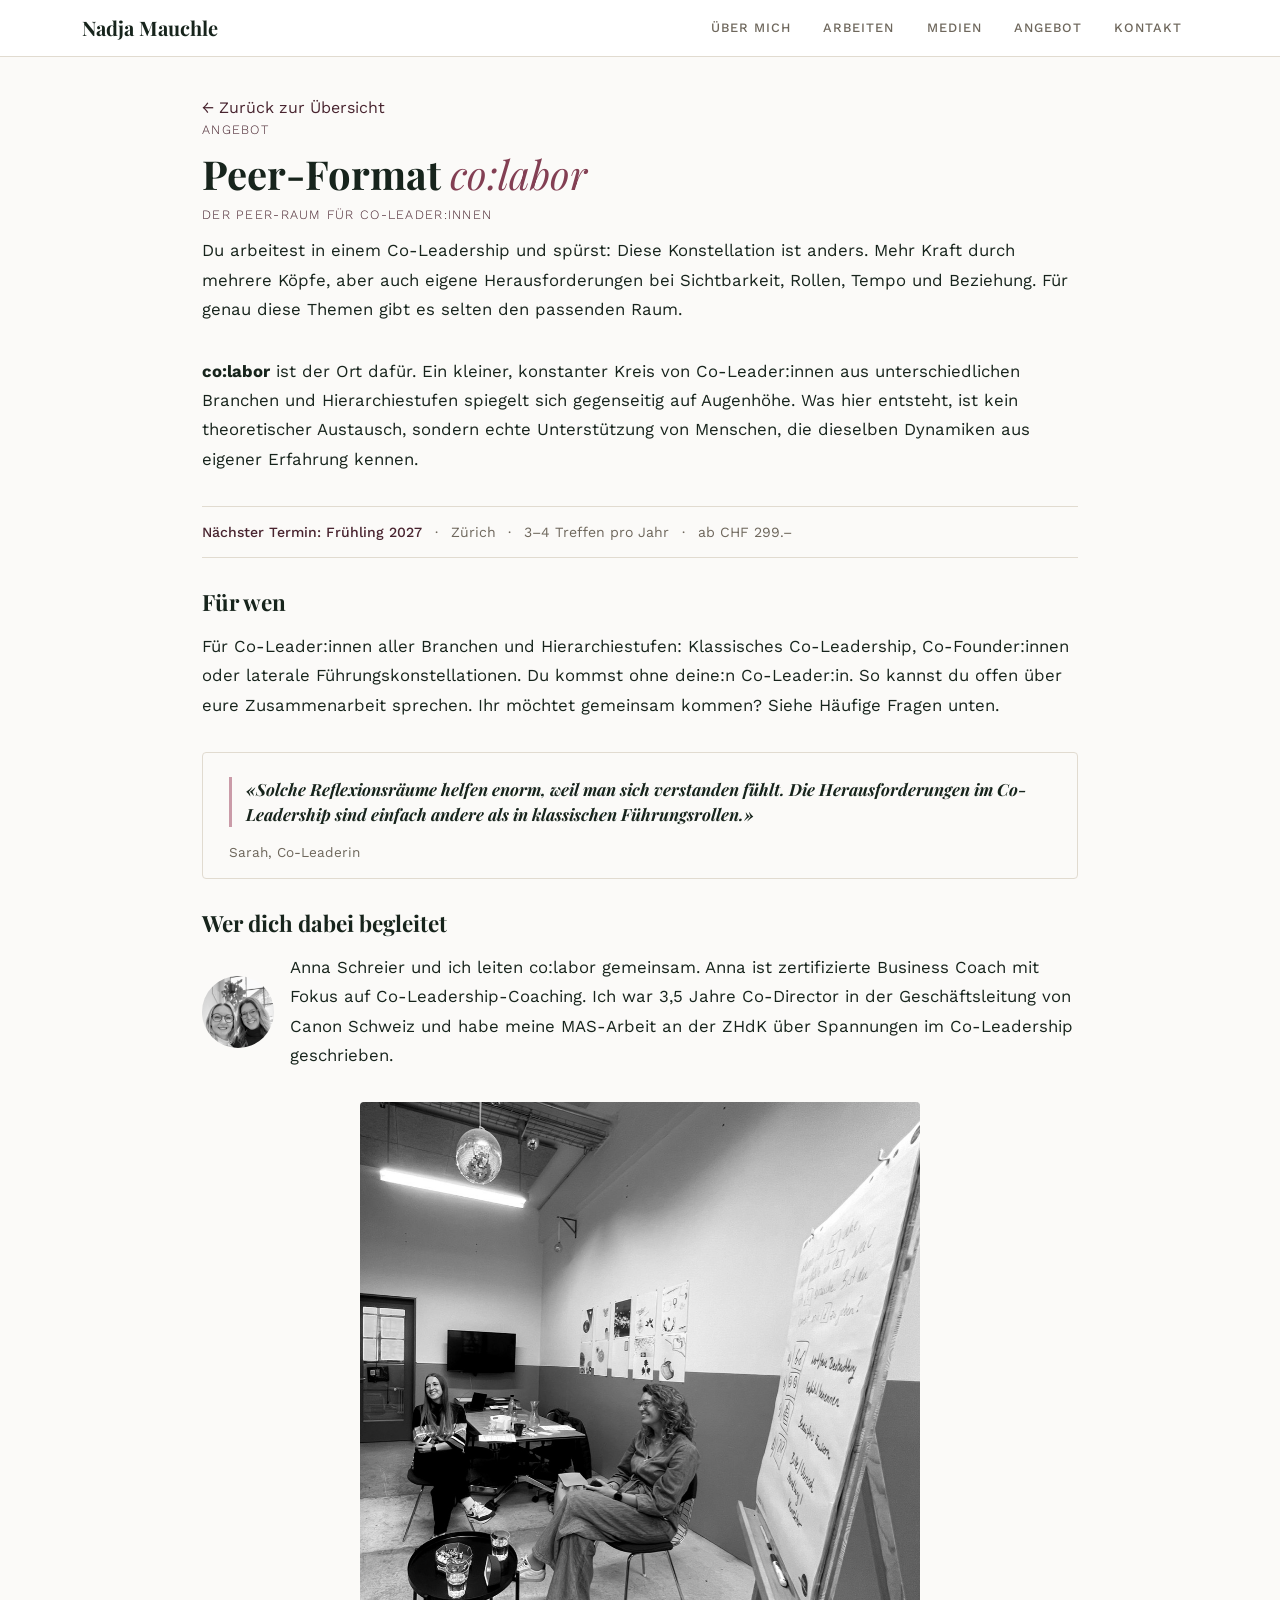
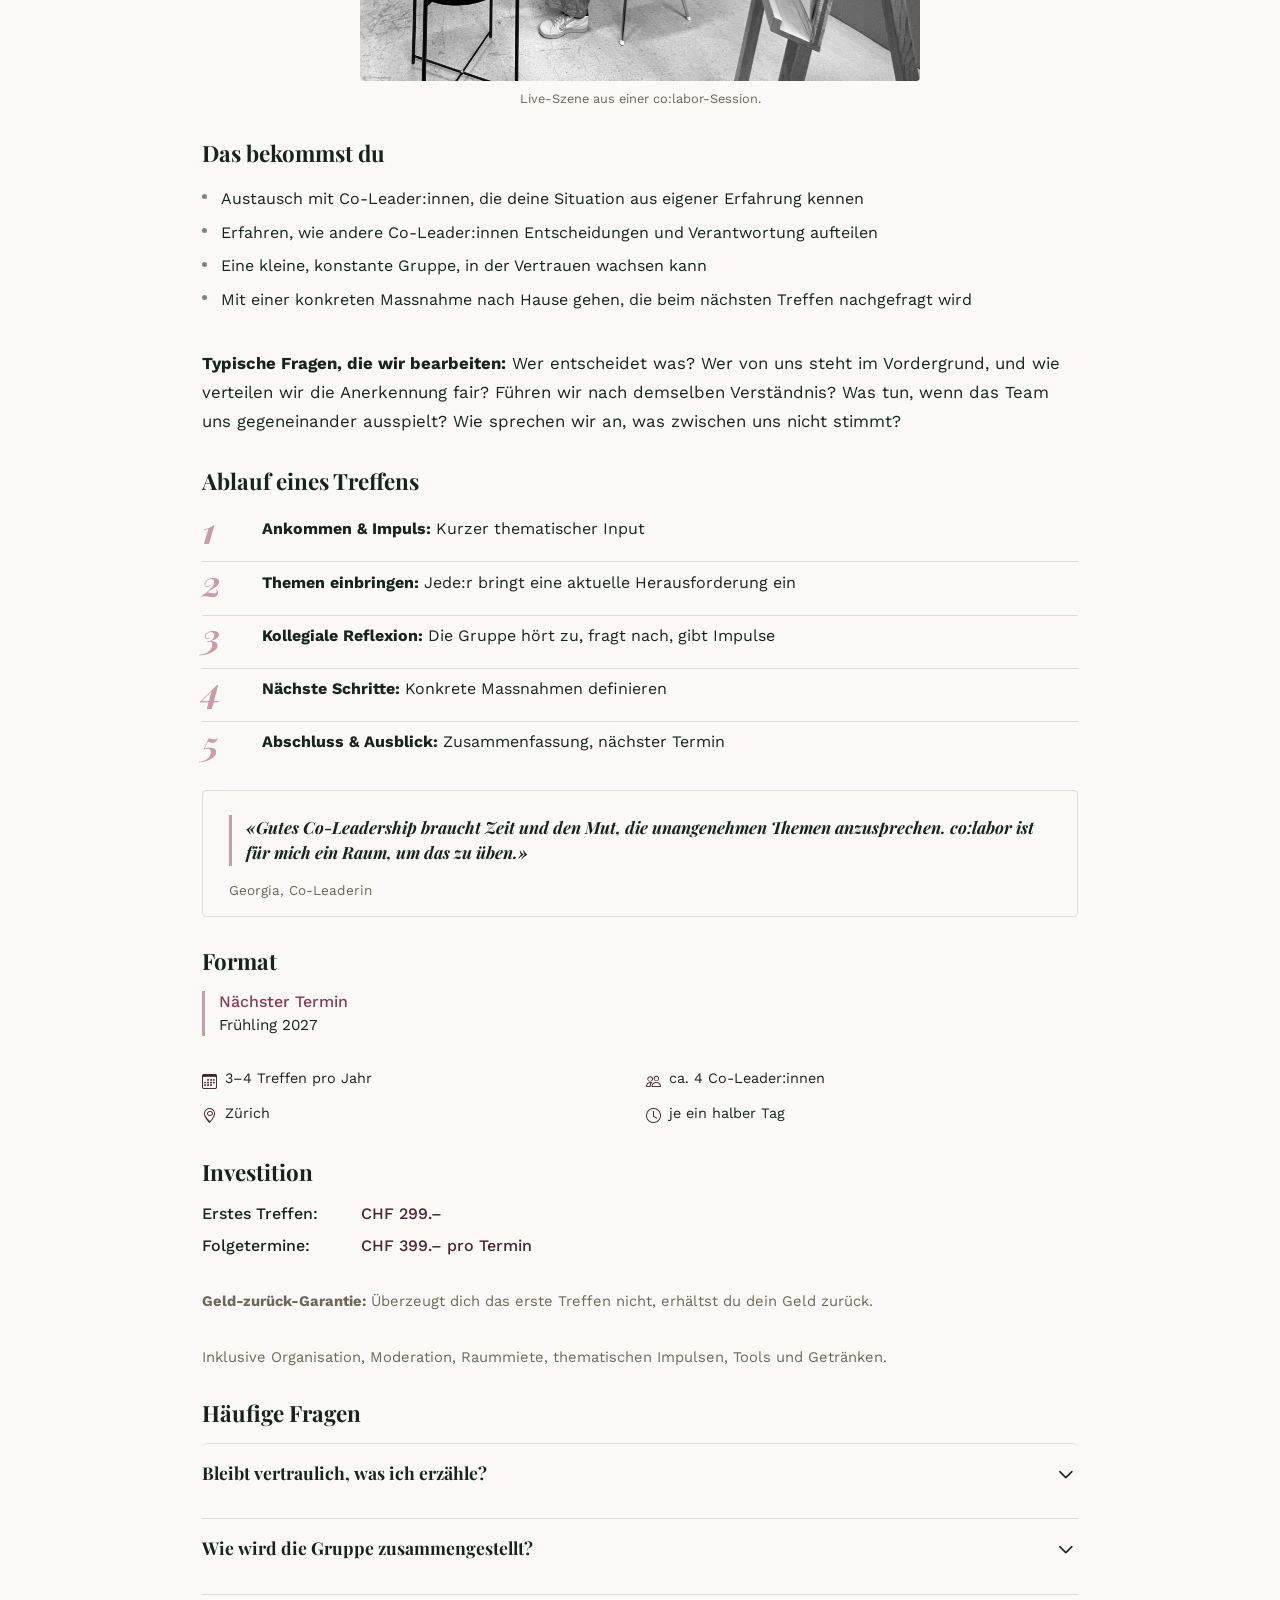
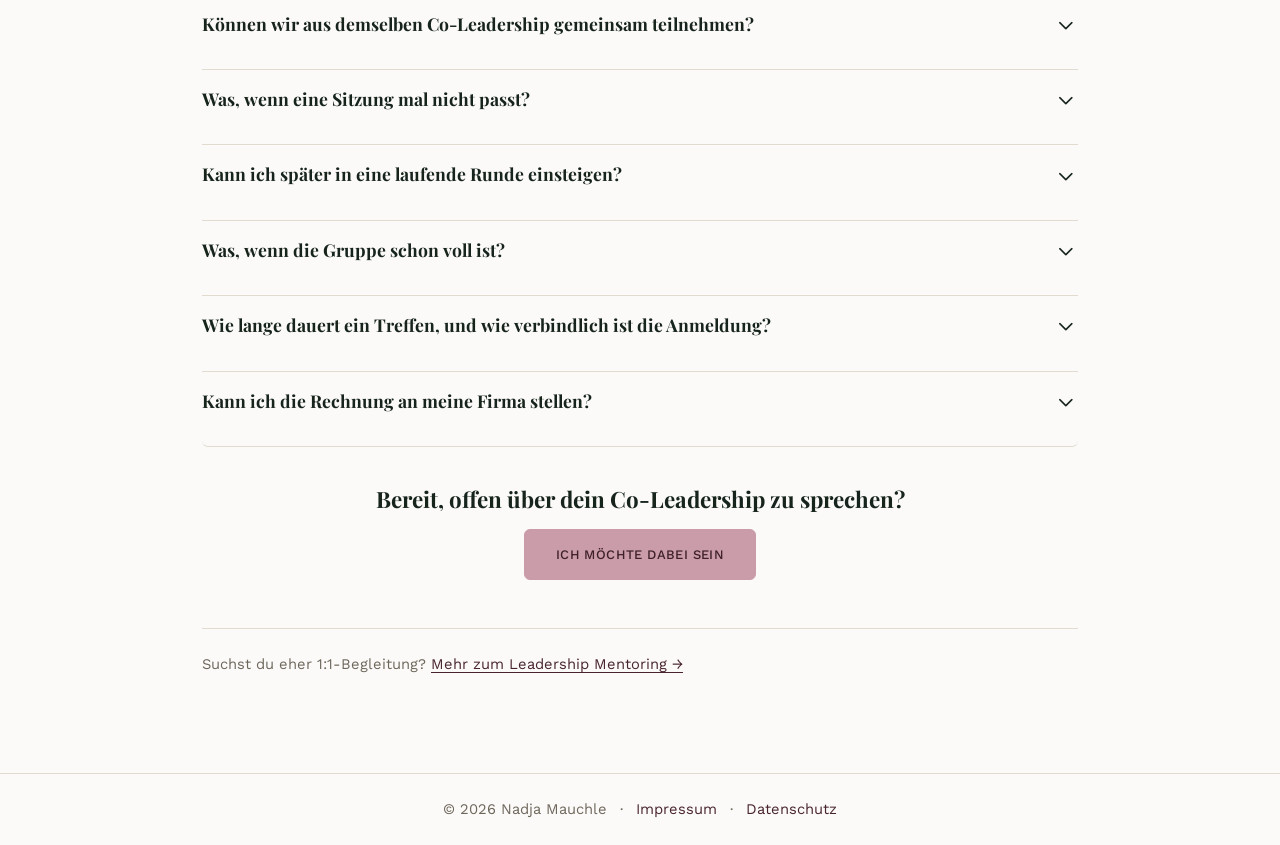
==== commit b7fb2588: "Texte überarbeiten, co:labor-Termin Frühling 2027, Layout-Anpassungen Co-Authored-By: Claude Opus 5." ====
--- a/angebot/colabor/index.html
+++ b/angebot/colabor/index.html
@@ -62,21 +62,21 @@
       <h1 class="headline on-light"><span>Peer-Format</span> <span class="accent">co:labor</span></h1>
       <p class="eyebrow on-light">Der Peer-Raum für Co-Leader:innen</p>
 
-      <p class="body-text">Du arbeitest in einem Co-Leadership und spürst: Diese Konstellation ist anders. Mehr Kraft durch mehrere Köpfe, aber auch eigene Herausforderungen in Sachen Sichtbarkeit, Rollen, Tempo und Beziehung. Für genau diese Themen gibt es selten den passenden Raum.</p>
-      <p class="body-text"><strong>co:labor</strong> ist der Ort, an dem genau diese Themen Platz haben: Ein kleiner, konstanter Kreis von Co-Leader:innen aus unterschiedlichen Branchen und Hierarchiestufen, die sich gegenseitig auf Augenhöhe spiegeln. Was hier entsteht, ist kein theoretischer Austausch, sondern echte Unterstützung von Menschen, die dieselben Dynamiken aus eigener Erfahrung kennen.</p>
+      <p class="body-text">Du arbeitest in einem Co-Leadership und spürst: Diese Konstellation ist anders. Mehr Kraft durch mehrere Köpfe, aber auch eigene Herausforderungen bei Sichtbarkeit, Rollen, Tempo und Beziehung. Für genau diese Themen gibt es selten den passenden Raum.</p>
+      <p class="body-text"><strong>co:labor</strong> ist der Ort dafür. Ein kleiner, konstanter Kreis von Co-Leader:innen aus unterschiedlichen Branchen und Hierarchiestufen spiegelt sich gegenseitig auf Augenhöhe. Was hier entsteht, ist kein theoretischer Austausch, sondern echte Unterstützung von Menschen, die dieselben Dynamiken aus eigener Erfahrung kennen.</p>
 
       <div class="co-labor-short-facts" aria-label="Kurzfakten zu co:labor">
-        <span class="accent-inline">Nächster Termin: 5. November 2026</span>
+        <span class="accent-inline">Nächster Termin: Frühling 2027</span>
         <span>·</span>
         <span>Zürich</span>
         <span>·</span>
-        <span>2–4 Treffen pro Jahr</span>
+        <span>3–4 Treffen pro Jahr</span>
         <span>·</span>
         <span>ab CHF 299.–</span>
       </div>
 
       <h2 class="headline on-light headline-sm">Für wen</h2>
-      <p class="body-text">Für Co-Leader:innen aller Branchen und Hierarchiestufen: Klassisches Co-Leadership, Co-Founder:innen oder laterale Führungskonstellationen. Du nimmst allein teil, im Austausch mit anderen Co-Leader:innen in ähnlicher Situation.</p>
+      <p class="body-text">Für Co-Leader:innen aller Branchen und Hierarchiestufen: Klassisches Co-Leadership, Co-Founder:innen oder laterale Führungskonstellationen. Du kommst ohne deine:n Co-Leader:in. So kannst du offen über eure Zusammenarbeit sprechen. Ihr möchtet gemeinsam kommen? Siehe Häufige Fragen unten.</p>
 
       <div class="testimonial-card">
         <blockquote class="testimonial-quote">«Solche Reflexionsräume helfen enorm, weil man sich verstanden fühlt. Die Herausforderungen im Co-Leadership sind einfach andere als in klassischen Führungsrollen.»</blockquote>
@@ -86,7 +86,7 @@
       <h2 class="headline on-light headline-sm">Wer dich dabei begleitet</h2>
       <div class="d-flex align-items-center gap-3">
         <img src="../../img/nadja-anna-colabor.jpg" class="duo-photo-circle" alt="Anna Schreier und Nadja Mauchle" style="width:72px;height:72px;flex-shrink:0;">
-        <p class="body-text mb-0">Anna Schreier und ich leiten co:labor gemeinsam. Anna ist zertifizierte Business Coach mit Fokus auf Co-Leadership-Coaching, ich bringe 3,5 Jahre eigene Co-Leadership-Erfahrung und mein Wissen aus meiner MAS-Abschlussarbeit zum Thema mit.</p>
+        <p class="body-text mb-0">Anna Schreier und ich leiten co:labor gemeinsam. Anna ist zertifizierte Business Coach mit Fokus auf Co-Leadership-Coaching. Ich war 3,5 Jahre Co-Director in der Geschäftsleitung von Canon Schweiz und habe meine MAS-Arbeit an der ZHdK über Spannungen im Co-Leadership geschrieben.</p>
       </div>
 
       <img src="../../img/colabor-session-bw.jpg" class="session-photo" alt="Zwei Co-Leader:innen im Austausch während einer co:labor-Session">
@@ -94,12 +94,12 @@
 
       <h2 class="headline on-light headline-sm">Das bekommst du</h2>
       <ul class="skill-list">
-        <li>Peer-Gruppe für Co-Leader:innen: Austausch auf Augenhöhe</li>
-        <li>Gemeinsame Impulse aus Theorie und Praxis</li>
-        <li>Kleine, konstante Gruppe für Vertrauen und Perspektivenvielfalt</li>
-        <li>Verbindlichkeit durch konkrete nächste Schritte und Follow-up</li>
+        <li>Austausch mit Co-Leader:innen, die deine Situation aus eigener Erfahrung kennen</li>
+        <li>Erfahren, wie andere Co-Leader:innen Entscheidungen und Verantwortung aufteilen</li>
+        <li>Eine kleine, konstante Gruppe, in der Vertrauen wachsen kann</li>
+        <li>Mit einer konkreten Massnahme nach Hause gehen, die beim nächsten Treffen nachgefragt wird</li>
       </ul>
-      <p class="body-text"><strong>Typische Themen, die wir bearbeiten:</strong> Sichtbarkeit und Anerkennung fair gestalten, Verantwortung und Rollen klären, Führungsverständnis abstimmen, Konflikte konstruktiv ansprechen.</p>
+      <p class="body-text"><strong>Typische Fragen, die wir bearbeiten:</strong> Wer entscheidet was? Wer von uns steht im Vordergrund, und wie verteilen wir die Anerkennung fair? Führen wir nach demselben Verständnis? Was tun, wenn das Team uns gegeneinander ausspielt? Wie sprechen wir an, was zwischen uns nicht stimmt?</p>
 
       <h2 class="headline on-light headline-sm">Ablauf eines Treffens</h2>
       <div class="co-labor-steps">
@@ -133,10 +133,10 @@
       <h2 class="headline on-light headline-sm">Format</h2>
       <div class="co-labor-date-callout" aria-label="Nächster Termin">
         <span class="co-labor-date-label">Nächster Termin</span>
-        <span class="co-labor-date-value">Freitag, 5. November 2026 (Nachmittag)</span>
+        <span class="co-labor-date-value">Frühling 2027</span>
       </div>
       <ul class="fact-grid fact-grid-light">
-        <li><i class="bi-calendar3"></i> 2–4 Treffen pro Jahr</li>
+        <li><i class="bi-calendar3"></i> 3–4 Treffen pro Jahr</li>
         <li><i class="bi-people"></i> ca. 4 Co-Leader:innen</li>
         <li><i class="bi-geo-alt"></i> Zürich</li>
         <li><i class="bi-clock"></i> je ein halber Tag</li>
@@ -145,7 +145,7 @@
       <h2 class="headline on-light headline-sm">Investition</h2>
       <div class="co-labor-investment-grid">
         <div class="co-labor-investment-row">
-          <span class="co-labor-investment-label">Schnuppertermin:</span>
+          <span class="co-labor-investment-label">Erstes Treffen:</span>
           <span class="co-labor-investment-value">CHF 299.–</span>
         </div>
         <div class="co-labor-investment-row">
@@ -153,15 +153,15 @@
           <span class="co-labor-investment-value">CHF 399.– pro Termin</span>
         </div>
       </div>
+      <p class="body-text-sm"><strong>Geld-zurück-Garantie:</strong> Überzeugt dich das erste Treffen nicht, erhältst du dein Geld zurück.</p>
       <p class="body-text-sm">Inklusive Organisation, Moderation, Raummiete, thematischen Impulsen, Tools und Getränken.</p>
-      <p class="body-text-sm"><strong>Geld-zurück-Garantie:</strong> Überzeugt dich das erste Treffen nicht, erhältst du dein Geld zurück.</p>
 
       <h2 class="headline on-light headline-sm">Häufige Fragen</h2>
       <div class="accordion custom-accordion" id="colaborFaqAccordion">
         <div class="accordion-item">
           <h3 class="accordion-header" id="faq-heading-1">
             <button class="accordion-button collapsed" type="button" data-bs-toggle="collapse" data-bs-target="#faq-1" aria-expanded="false" aria-controls="faq-1">
-              Wie wird sichergestellt, dass das Besprochene vertraulich bleibt?
+              Bleibt vertraulich, was ich erzähle?
             </button>
           </h3>
           <div id="faq-1" class="accordion-collapse collapse" aria-labelledby="faq-heading-1" data-bs-parent="#colaborFaqAccordion">
@@ -181,11 +181,11 @@
         <div class="accordion-item">
           <h3 class="accordion-header" id="faq-heading-3">
             <button class="accordion-button collapsed" type="button" data-bs-toggle="collapse" data-bs-target="#faq-3" aria-expanded="false" aria-controls="faq-3">
-              Können wir als Co-Leadership-Tandem gemeinsam teilnehmen?
+              Können wir aus demselben Co-Leadership gemeinsam teilnehmen?
             </button>
           </h3>
           <div id="faq-3" class="accordion-collapse collapse" aria-labelledby="faq-heading-3" data-bs-parent="#colaborFaqAccordion">
-            <div class="accordion-body">Ja, wenn ihr als Tandem gemeinsam teilnehmen möchtet, meldet euch gerne bei uns.</div>
+            <div class="accordion-body">Ja, wenn ihr gemeinsam teilnehmen möchtet, meldet euch gerne bei uns.</div>
           </div>
         </div>
         <div class="accordion-item">
@@ -195,7 +195,7 @@
             </button>
           </h3>
           <div id="faq-4" class="accordion-collapse collapse" aria-labelledby="faq-heading-4" data-bs-parent="#colaborFaqAccordion">
-            <div class="accordion-body">Kein Problem, du steigst beim nächsten Termin wieder ein.</div>
+            <div class="accordion-body">Kein Problem. Du meldest dich einfach für den nächsten Termin wieder an.</div>
           </div>
         </div>
         <div class="accordion-item">
@@ -218,10 +218,30 @@
             <div class="accordion-body">Du kommst auf die Warteliste für die nächste Runde.</div>
           </div>
         </div>
+        <div class="accordion-item">
+          <h3 class="accordion-header" id="faq-heading-7">
+            <button class="accordion-button collapsed" type="button" data-bs-toggle="collapse" data-bs-target="#faq-7" aria-expanded="false" aria-controls="faq-7">
+              Wie lange dauert ein Treffen, und wie verbindlich ist die Anmeldung?
+            </button>
+          </h3>
+          <div id="faq-7" class="accordion-collapse collapse" aria-labelledby="faq-heading-7" data-bs-parent="#colaborFaqAccordion">
+            <div class="accordion-body">Ein Treffen dauert rund drei Stunden. Deine Anmeldung gilt verbindlich für den Termin, für den du dich angemeldet hast.</div>
+          </div>
+        </div>
+        <div class="accordion-item">
+          <h3 class="accordion-header" id="faq-heading-8">
+            <button class="accordion-button collapsed" type="button" data-bs-toggle="collapse" data-bs-target="#faq-8" aria-expanded="false" aria-controls="faq-8">
+              Kann ich die Rechnung an meine Firma stellen?
+            </button>
+          </h3>
+          <div id="faq-8" class="accordion-collapse collapse" aria-labelledby="faq-heading-8" data-bs-parent="#colaborFaqAccordion">
+            <div class="accordion-body">Ja, gerne. Gib uns bei der Anmeldung einfach die Rechnungsadresse deiner Organisation an.</div>
+          </div>
+        </div>
       </div>
 
       <div class="text-center pt-2 pb-5">
-        <p class="headline on-light headline-sm">Bereit für ehrlichen Austausch auf Augenhöhe?</p>
+        <p class="headline on-light headline-sm">Bereit, offen über dein Co-Leadership zu sprechen?</p>
         <a href="../../index.html#kontakt" class="btn btn-accent">Ich möchte dabei sein</a>
       </div>
 
--- a/style.css
+++ b/style.css
@@ -57,15 +57,15 @@
 
 /* Standard-Link-Styling für Fliesstext und Footer/Legal-Links, mit markenkonformer
    Aubergine-Farbe statt Browser-Default-Blau */
-a:not(.btn):not(.navbar-brand):not(.nav-link):not(.hero-cta-primary):not(.hero-cta-secondary):not(.on-light-icon):not(.artefakt-link) {
+a:not(.btn):not(.navbar-brand):not(.nav-link):not(.hero-cta-primary):not(.hero-cta-secondary):not(.on-light-icon):not(.card-link) {
   color: var(--aubergine);
   text-decoration: underline;
   text-underline-offset: 0.18em;
   text-decoration-color: currentColor;
 }
 
-a:not(.btn):not(.navbar-brand):not(.nav-link):not(.hero-cta-primary):not(.hero-cta-secondary):not(.on-light-icon):not(.artefakt-link):hover,
-a:not(.btn):not(.navbar-brand):not(.nav-link):not(.hero-cta-primary):not(.hero-cta-secondary):not(.on-light-icon):not(.artefakt-link):focus-visible {
+a:not(.btn):not(.navbar-brand):not(.nav-link):not(.hero-cta-primary):not(.hero-cta-secondary):not(.on-light-icon):not(.card-link):hover,
+a:not(.btn):not(.navbar-brand):not(.nav-link):not(.hero-cta-primary):not(.hero-cta-secondary):not(.on-light-icon):not(.card-link):focus-visible {
   color: var(--aubergine);
 }
 
@@ -222,6 +222,19 @@
 #start {
   padding-top: 148px;
   padding-bottom: var(--section-padding-y);
+}
+
+.hero-row {
+  margin-left: -8px;
+  align-items: center;
+}
+
+.hero-row .col-lg-7 {
+  margin-left: -4px;
+}
+
+.hero-row .col-lg-5 {
+  margin-left: -18px;
 }
 
 header > :first-child,
@@ -405,10 +418,13 @@
 }
 
 .hero-portrait {
-  width: 280px;
-  height: 280px;
+  width: 290px;
+  height: 290px;
   border-radius: 50%;
   overflow: hidden;
+  margin-left: 0;
+  margin-top: 4px;
+  transform: translateY(0);
 }
 
 .hero-portrait img {
@@ -437,18 +453,28 @@
 
 .workshop-bilder {
   display: grid;
-  grid-template-columns: 1fr 1fr;
-  gap: 16px;
+  grid-template-columns: 1fr 1.25fr;
+  gap: 28px;
   margin: 40px auto 0;
-  max-width: 640px;
+  max-width: 760px;
+  align-items: stretch;
 }
 
 .workshop-bilder img {
   display: block;
   width: 100%;
-  aspect-ratio: 3 / 4;
+  height: 300px;
   object-fit: cover;
+  object-position: center center;
   border-radius: 4px;
+}
+
+.podcast-photo {
+  width: 112%;
+  margin-left: -6%;
+  object-fit: cover;
+  object-position: center center;
+  filter: grayscale(100%);
 }
 
 .bildunterschrift {
@@ -885,7 +911,7 @@
   flex: 1;
 }
 
-.artefakt-link {
+.card-link {
   position: relative;
   display: inline-flex;
   width: fit-content;
@@ -901,7 +927,7 @@
   transition: color 0.15s ease;
 }
 
-.artefakt-link::after {
+.card-link::after {
   content: "";
   position: absolute;
   left: 0;
@@ -915,14 +941,14 @@
   transition: transform 0.15s ease, opacity 0.15s ease;
 }
 
-.artefakt-link:hover,
-.artefakt-link:focus-visible {
+.card-link:hover,
+.card-link:focus-visible {
   color: var(--aubergine);
   text-decoration: none;
 }
 
-.artefakt-link:hover::after,
-.artefakt-link:focus-visible::after {
+.card-link:hover::after,
+.card-link:focus-visible::after {
   opacity: 1;
   transform: scaleX(1);
 }
@@ -946,13 +972,17 @@
   background: var(--paper-alt);
   border: 1px solid var(--line);
   border-radius: 4px;
-  text-decoration: none;
-  transition: border-color 0.15s ease;
-}
-
-.mention-card:hover {
+  color: inherit;
+  transition: border-color 0.15s ease, transform 0.15s ease, box-shadow 0.15s ease;
+}
+
+.mention-card:hover,
+.mention-card:focus-within {
   border-color: var(--ink);
-}
+  transform: translateY(-1px);
+  box-shadow: 0 4px 16px rgba(35, 25, 29, 0.06);
+}
+
 
 .mention-icon {
   display: flex;
@@ -964,6 +994,11 @@
   background: var(--aubergine);
   color: var(--flieder);
   font-size: 1.05rem;
+}
+
+.mention-icon i {
+  font-size: 1rem;
+  line-height: 1;
 }
 
 .mention-title {
@@ -1256,11 +1291,22 @@
 
 /* ---------- Angebot: Karten ---------- */
 
+.row.justify-content-center > [class*="col-"] {
+  display: flex;
+}
+
 .angebot-card {
+  display: flex;
+  flex-direction: column;
+  width: 100%;
   background: var(--aubergine-light);
   border: 1px solid rgba(241, 229, 233, 0.15);
   border-radius: 4px;
   padding: 2rem 2rem 2.2rem;
+}
+
+.angebot-card .btn-accent {
+  margin-top: auto;
 }
 
 /* ---------- Kontakt: Formular ---------- */
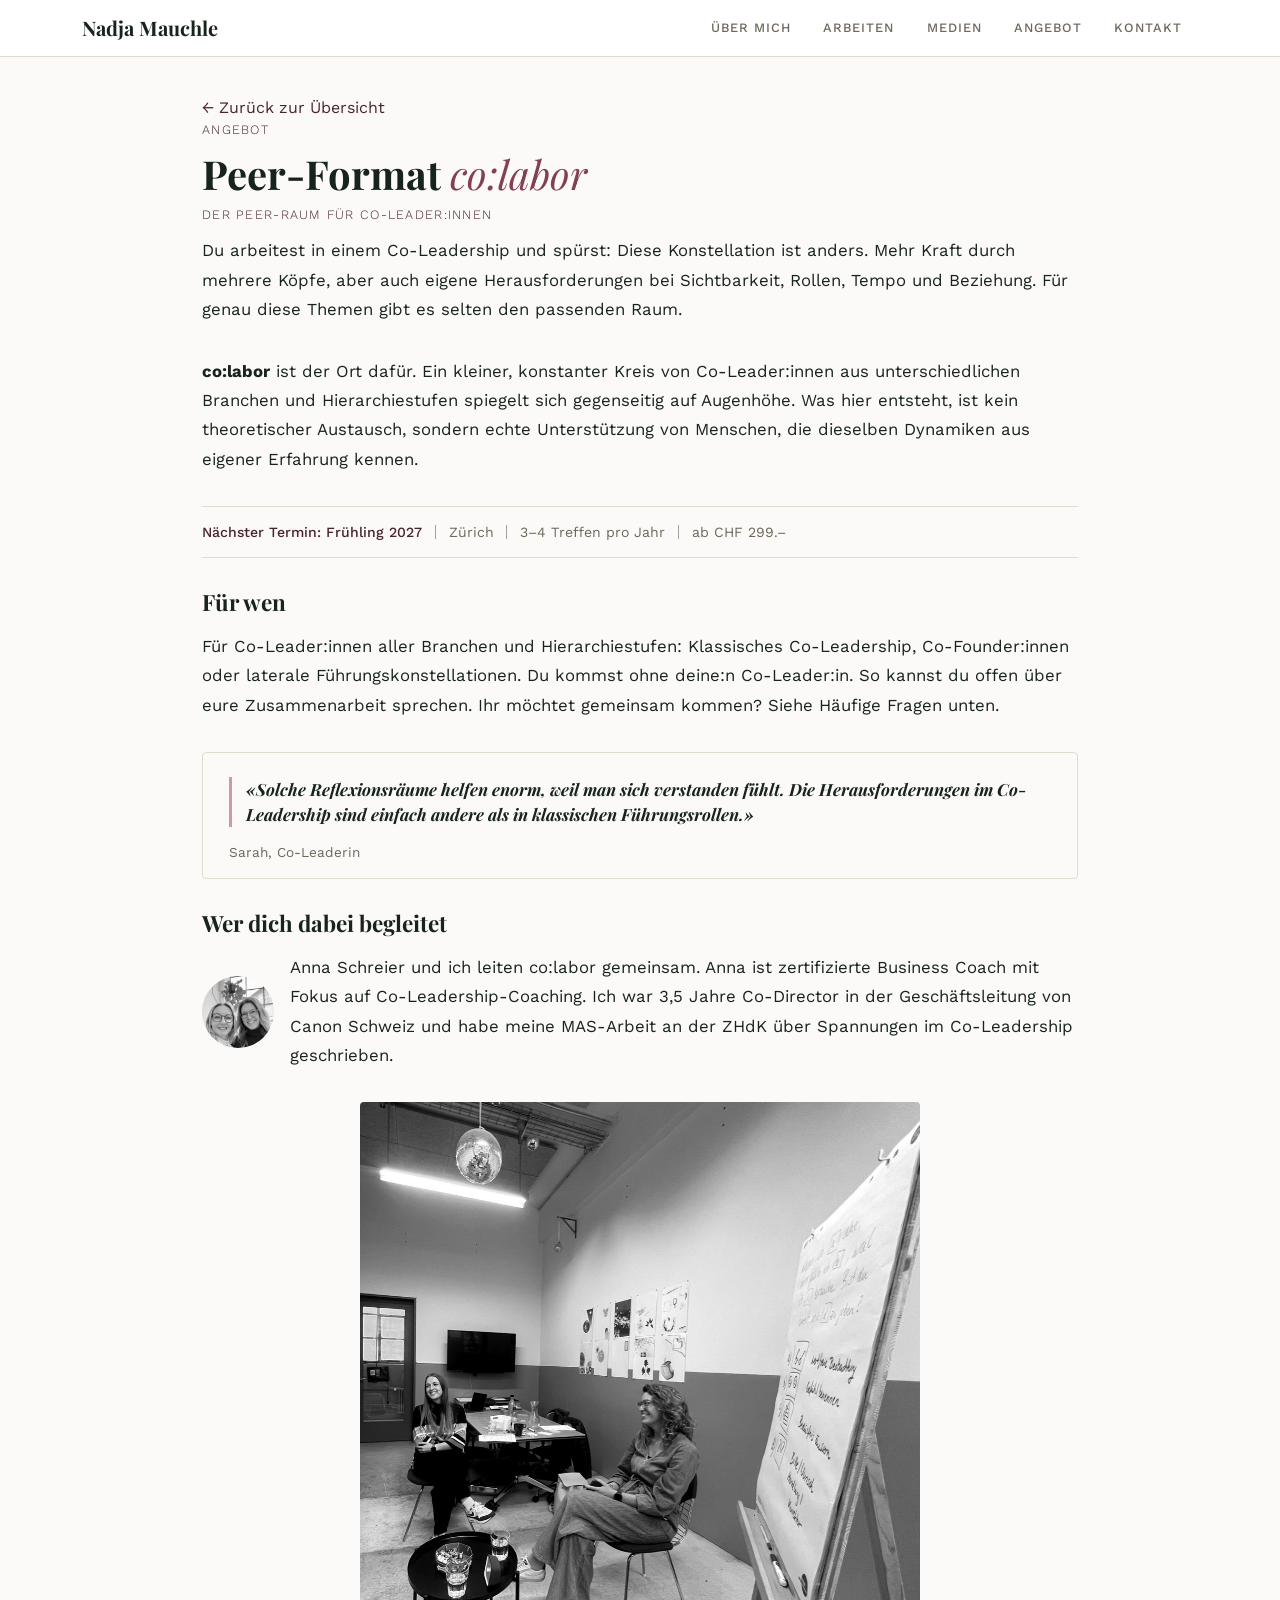
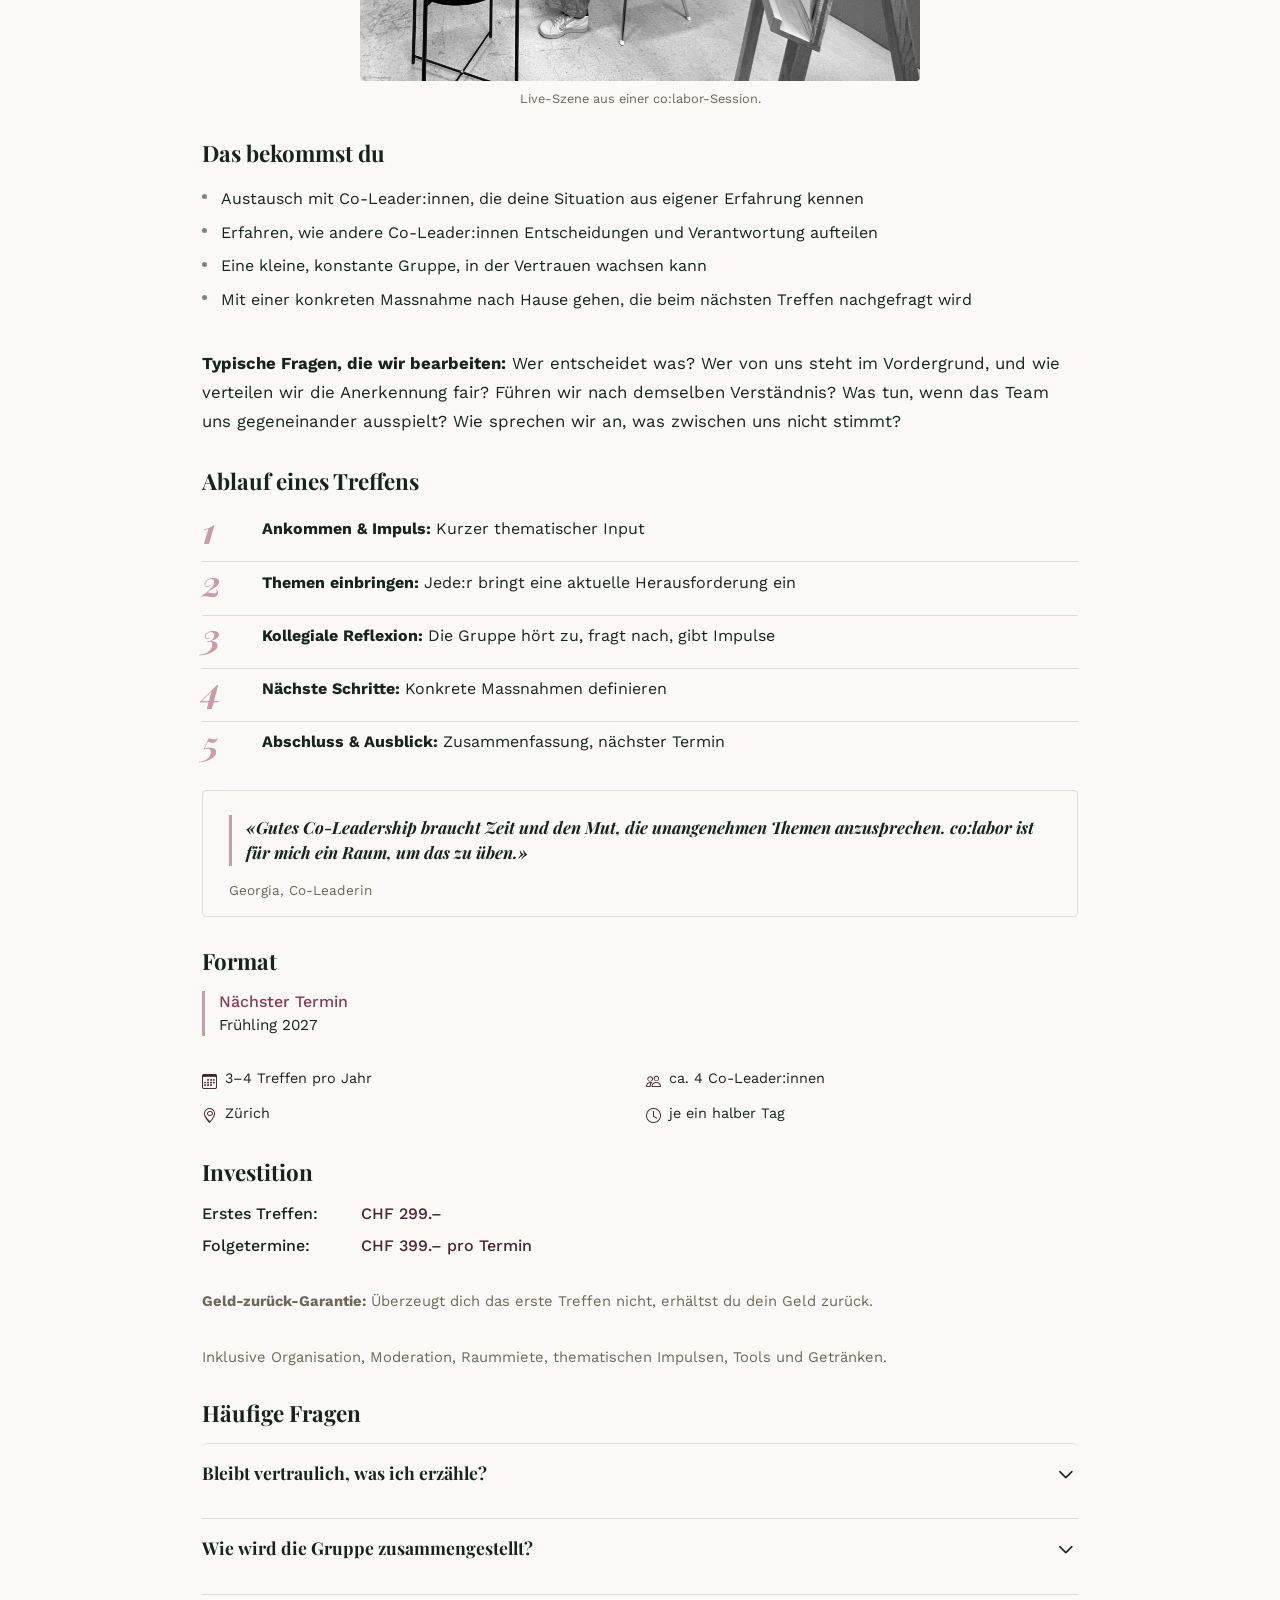
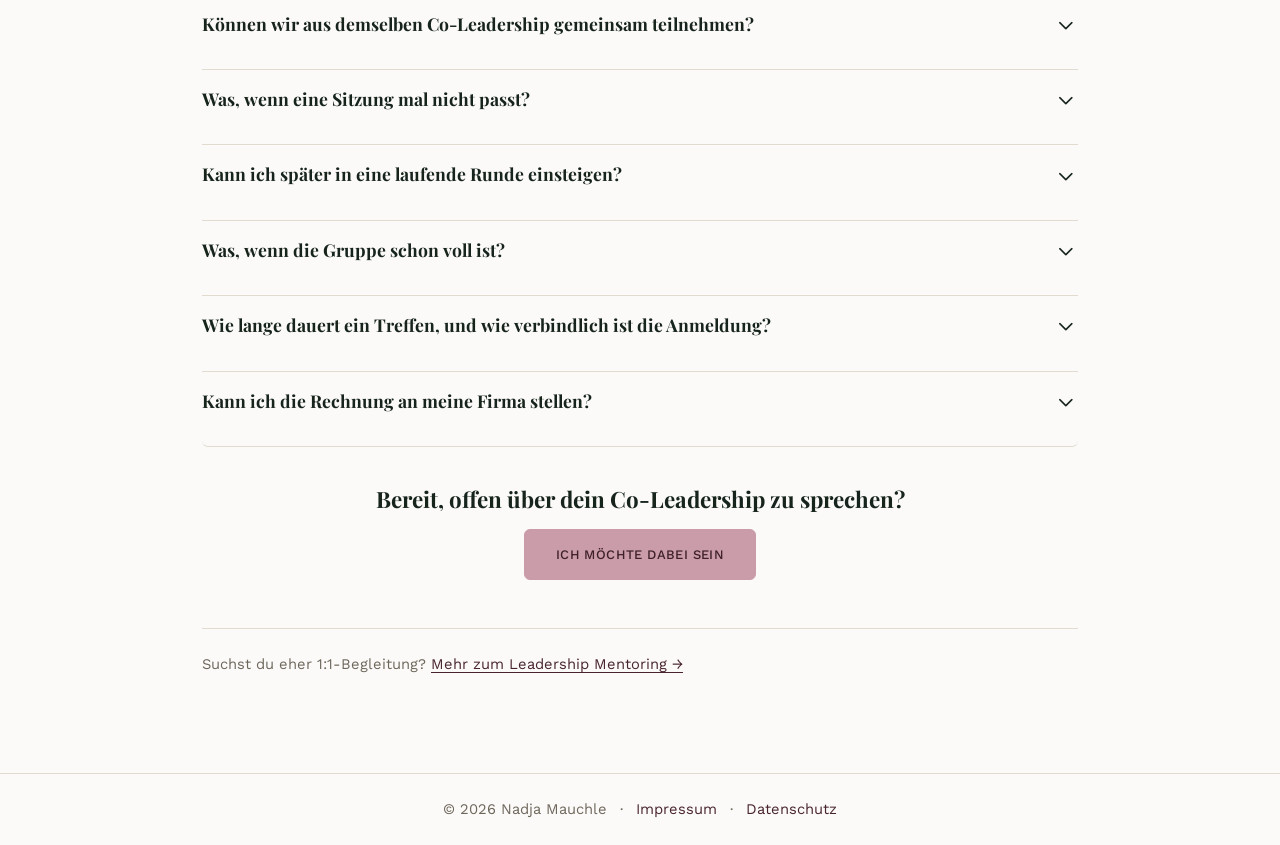
==== commit 41f712f8: "Kurzfakten: vertikaler Strich statt Mittelpunkt als Trenner Co-Authored-By: Claude Opus 5.5 <noreply" ====
--- a/angebot/colabor/index.html
+++ b/angebot/colabor/index.html
@@ -67,11 +67,11 @@
 
       <div class="co-labor-short-facts" aria-label="Kurzfakten zu co:labor">
         <span class="accent-inline">Nächster Termin: Frühling 2027</span>
-        <span>·</span>
+        <span class="short-facts-sep" aria-hidden="true"></span>
         <span>Zürich</span>
-        <span>·</span>
+        <span class="short-facts-sep" aria-hidden="true"></span>
         <span>3–4 Treffen pro Jahr</span>
-        <span>·</span>
+        <span class="short-facts-sep" aria-hidden="true"></span>
         <span>ab CHF 299.–</span>
       </div>
 
--- a/style.css
+++ b/style.css
@@ -790,6 +790,15 @@
   color: var(--ink-soft);
 }
 
+/* Trenner zwischen den Kurzfakten: feiner vertikaler Strich statt Mittelpunkt */
+.co-labor-short-facts .short-facts-sep {
+  display: inline-block;
+  width: 1px;
+  height: 1em;
+  background-color: currentColor;
+  opacity: 0.6;
+}
+
 .co-labor-short-facts .accent-inline {
   color: var(--aubergine);
   font-weight: 500;
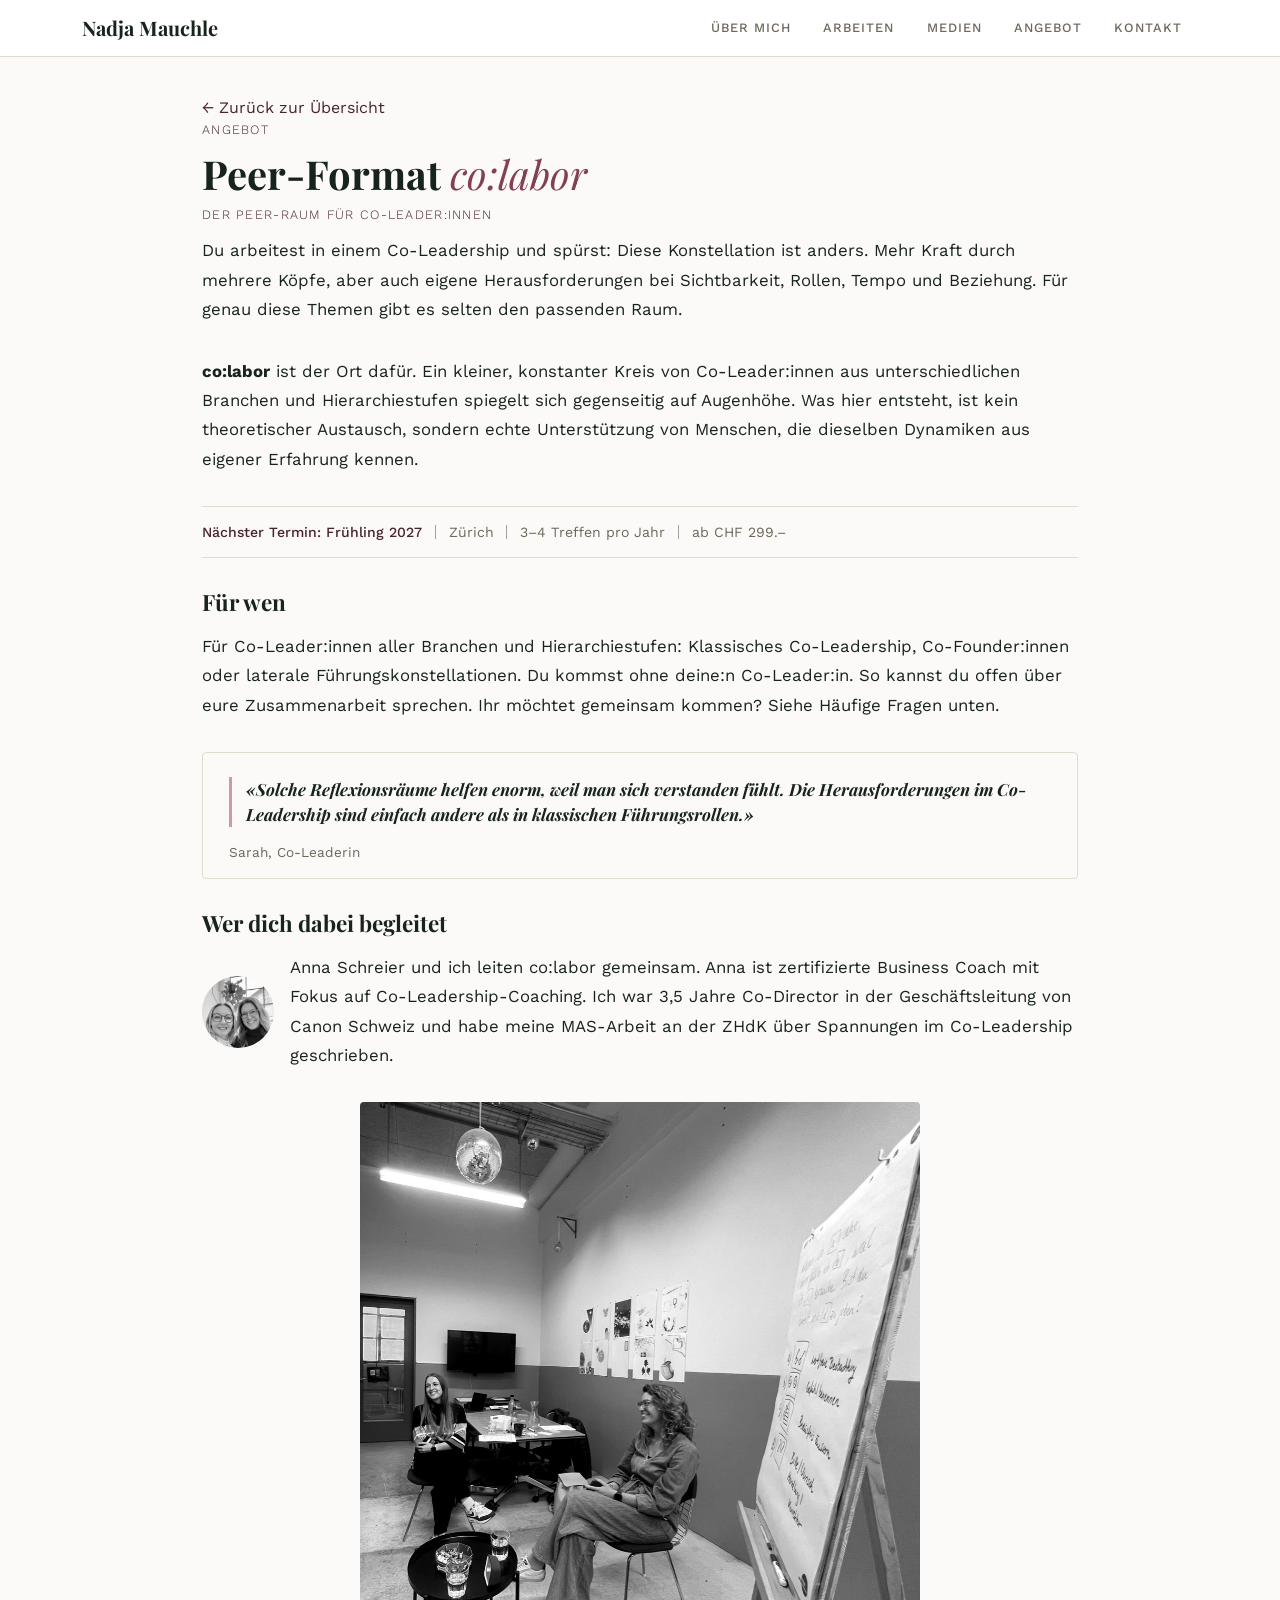
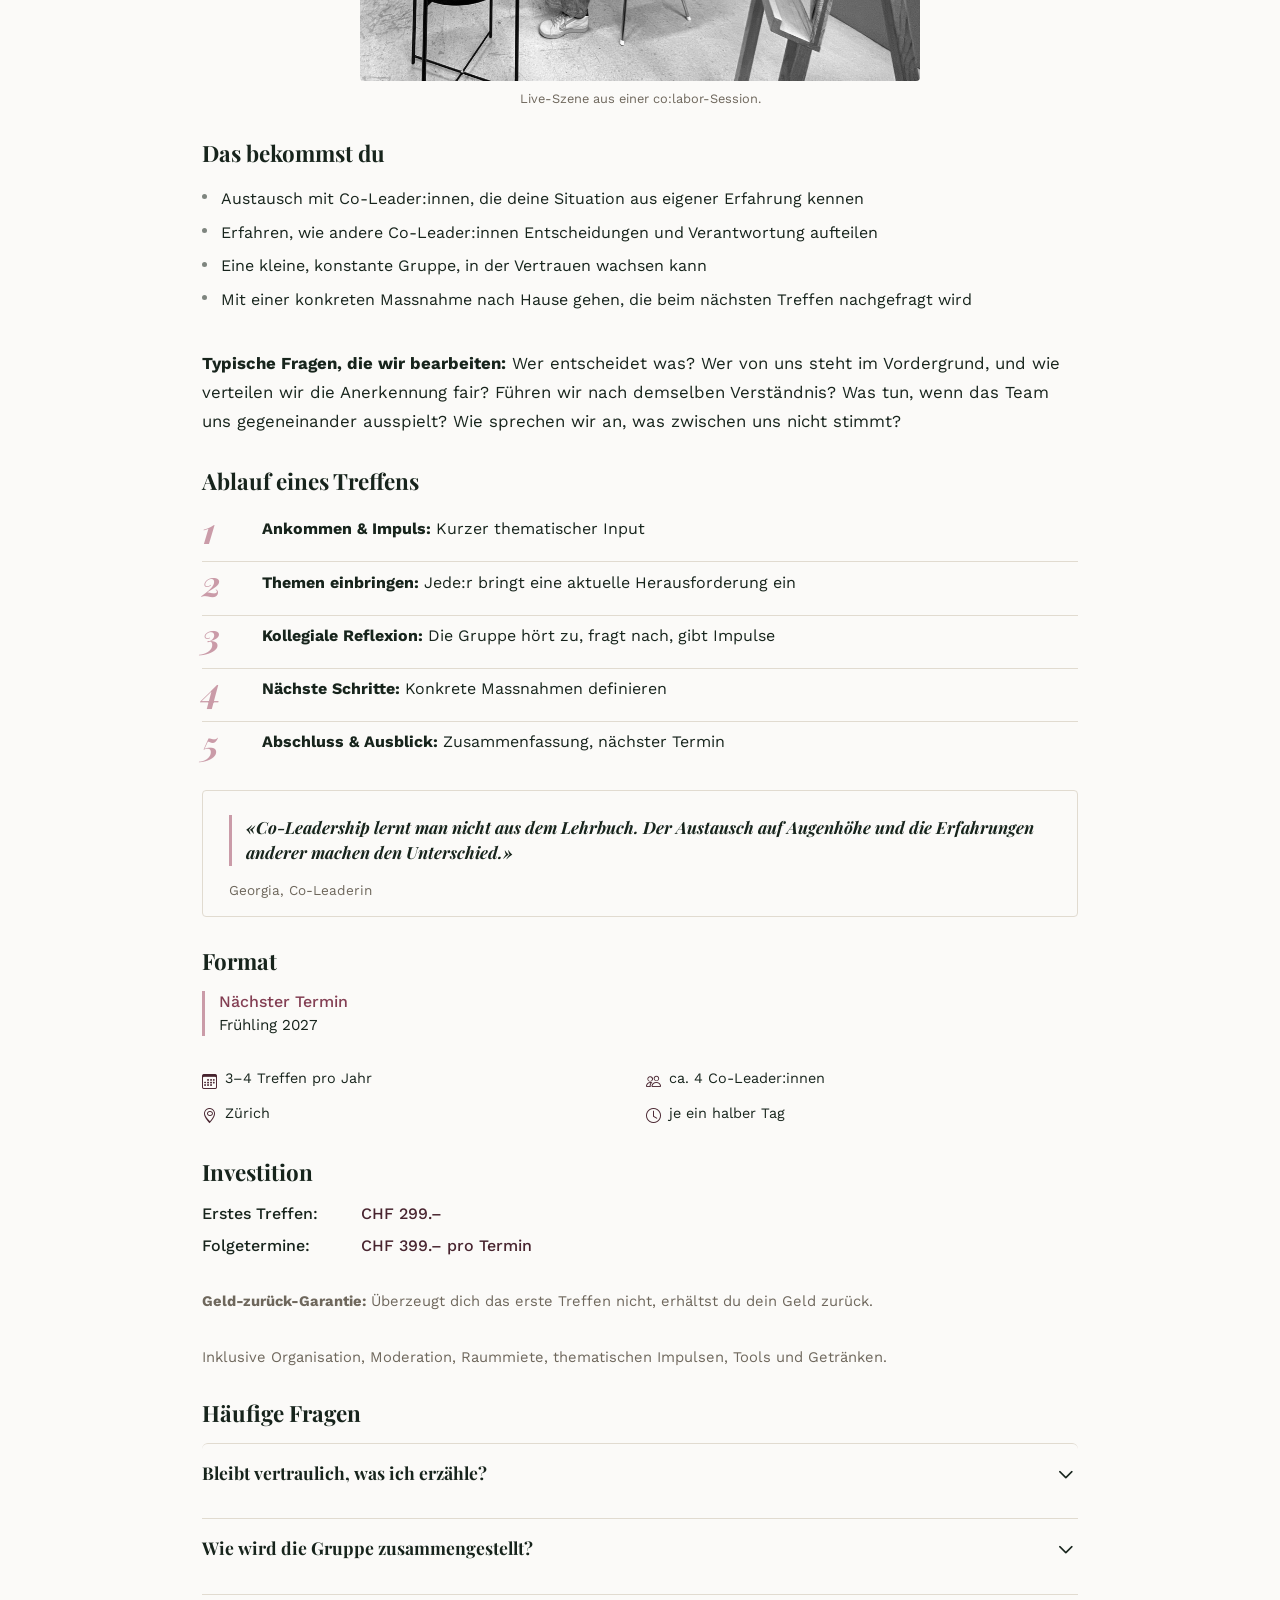
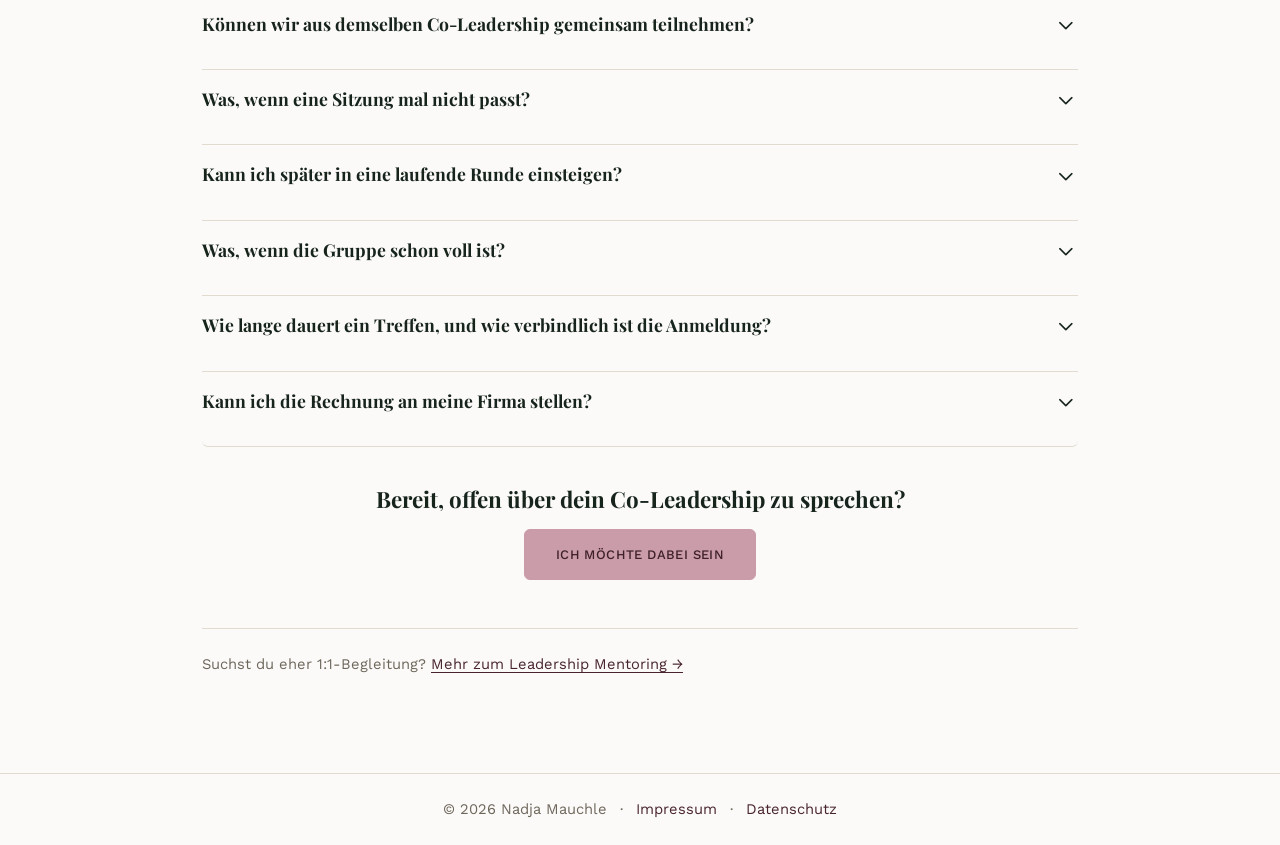
==== commit 72c0eb62: "co:labor: neues Zitat von Georgia Co-Authored-By: Claude Opus 5.5 <noreply@anthropic.com>" ====
--- a/angebot/colabor/index.html
+++ b/angebot/colabor/index.html
@@ -126,7 +126,7 @@
       </div>
 
       <div class="testimonial-card">
-        <blockquote class="testimonial-quote">«Gutes Co-Leadership braucht Zeit und den Mut, die unangenehmen Themen anzusprechen. co:labor ist für mich ein Raum, um das zu üben.»</blockquote>
+        <blockquote class="testimonial-quote">«Co-Leadership lernt man nicht aus dem Lehrbuch. Der Austausch auf Augenhöhe und die Erfahrungen anderer machen den Unterschied.»</blockquote>
         <p class="testimonial-source">Georgia, Co-Leaderin</p>
       </div>
 
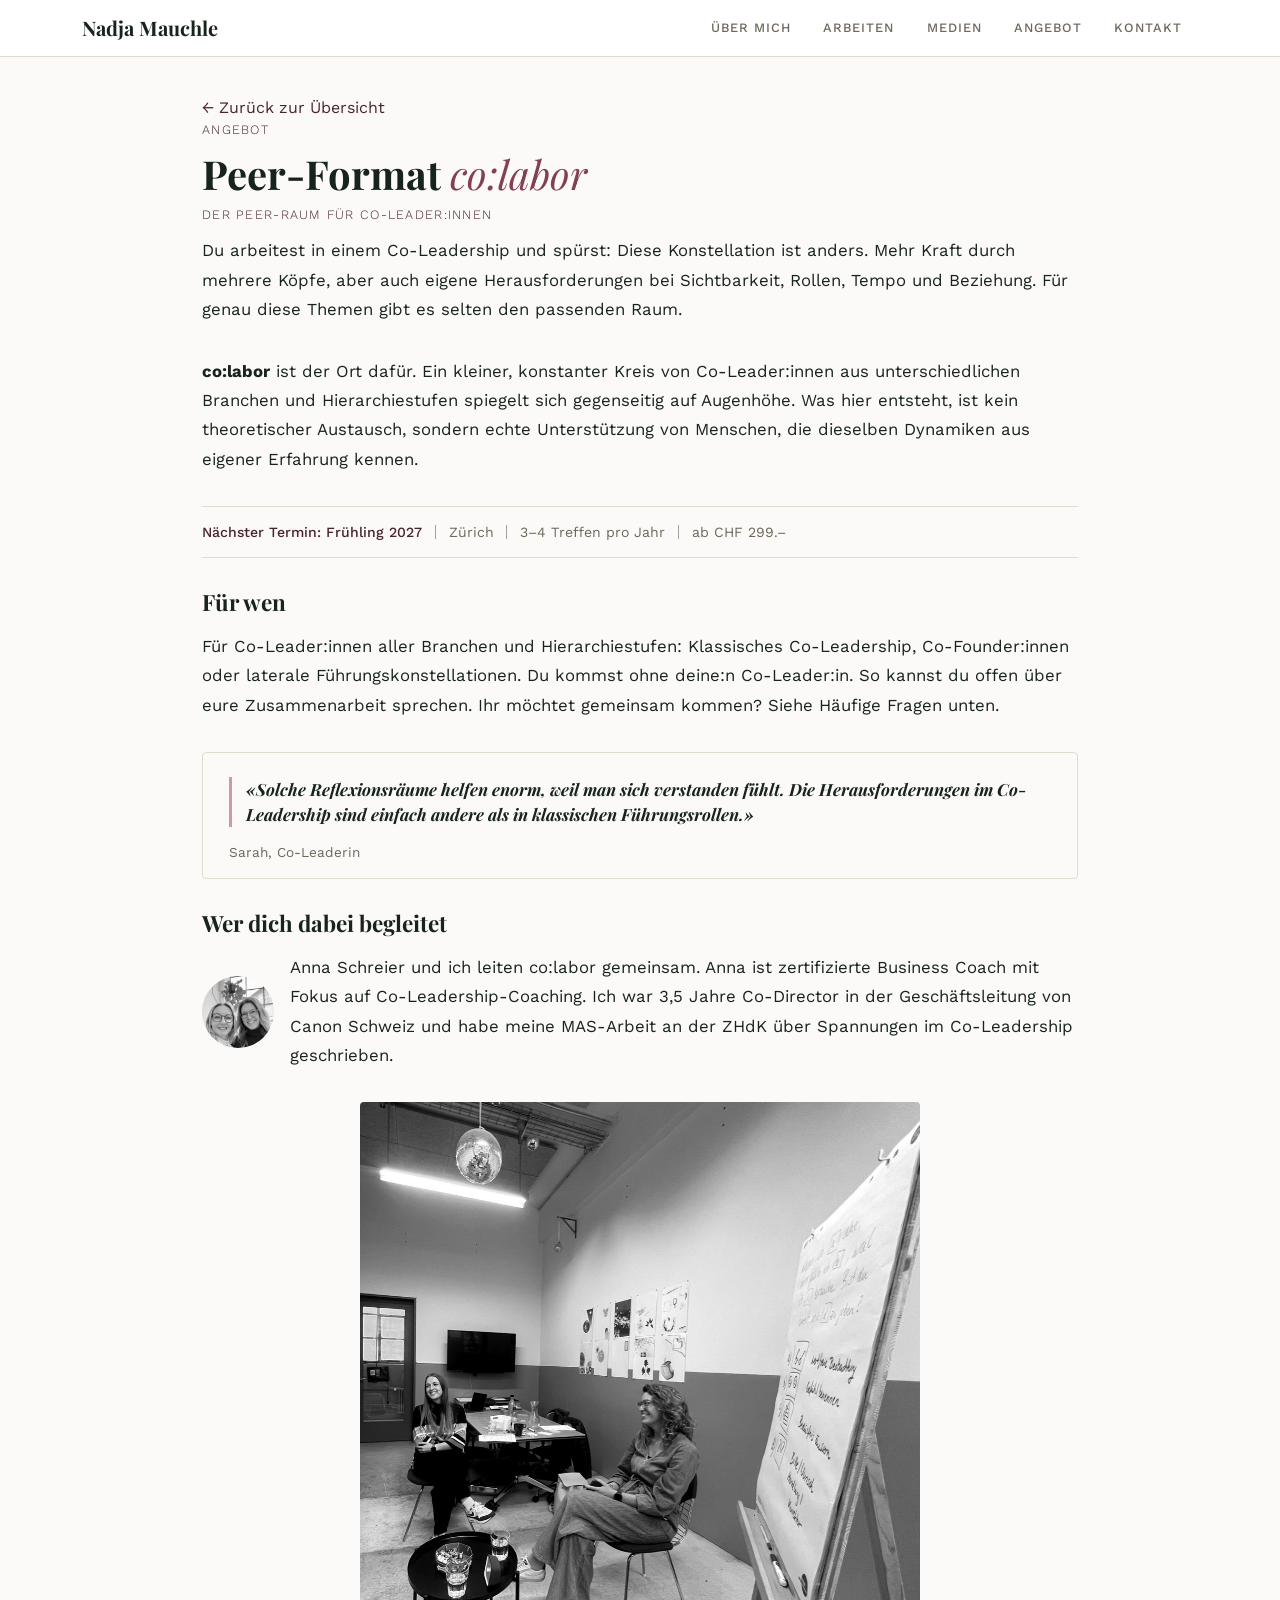
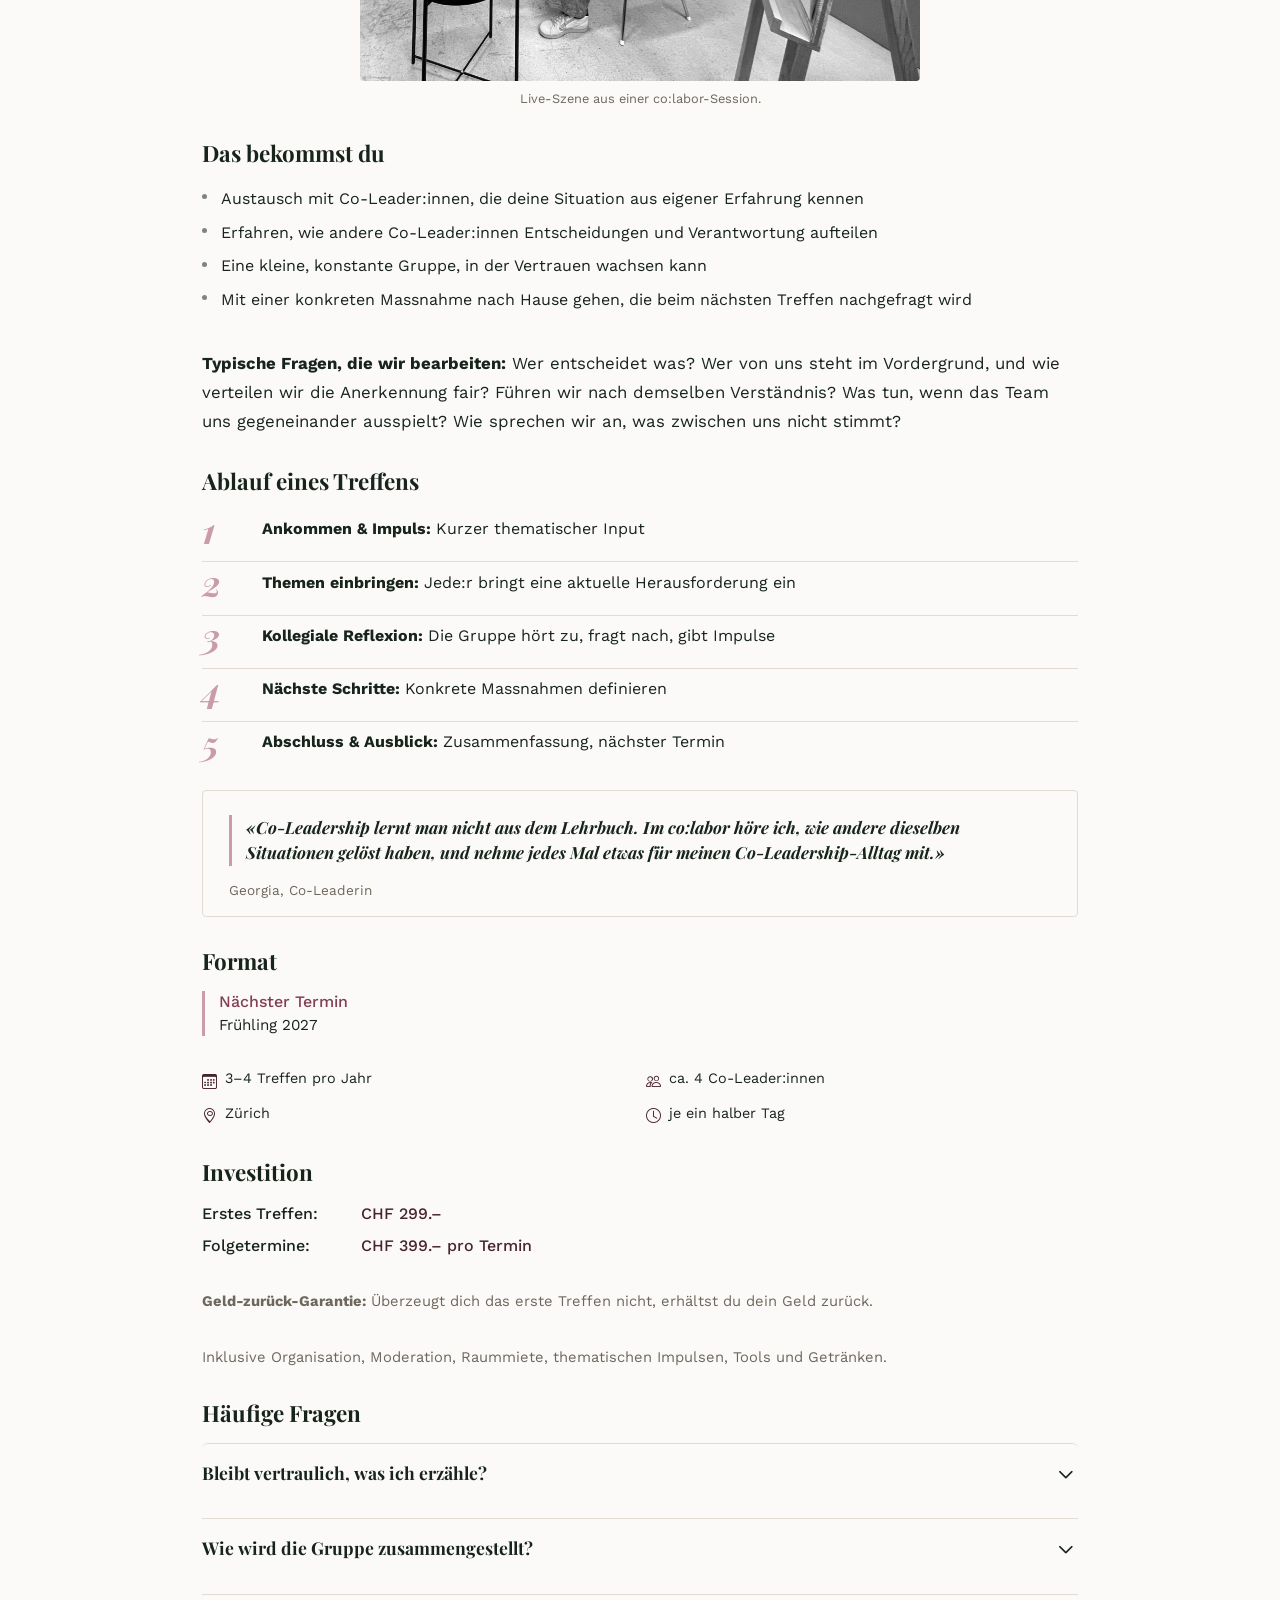
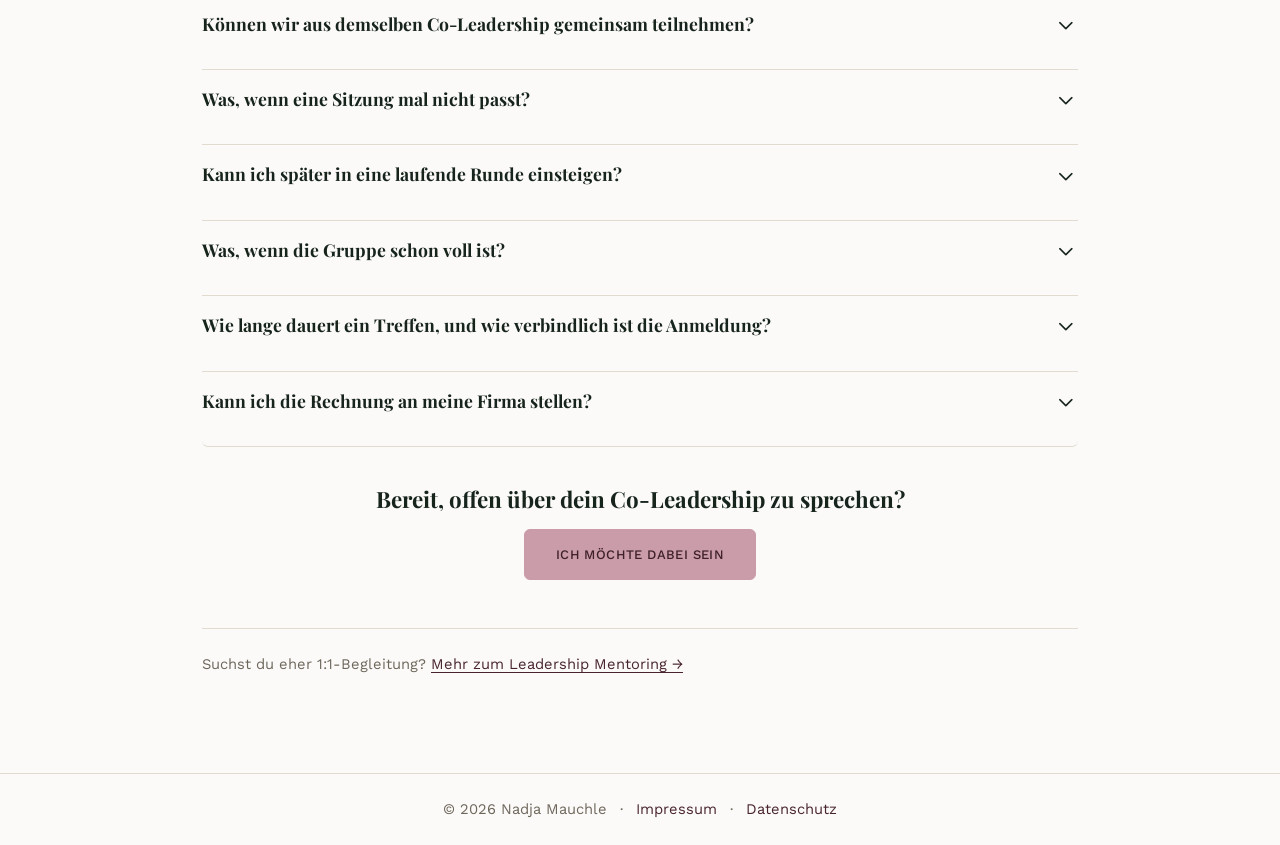
==== commit da163cd0: "co:labor: Zitat von Georgia konkretisiert Co-Authored-By: Claude Opus 5.5 <noreply@anthropic.com>" ====
--- a/angebot/colabor/index.html
+++ b/angebot/colabor/index.html
@@ -126,7 +126,7 @@
       </div>
 
       <div class="testimonial-card">
-        <blockquote class="testimonial-quote">«Co-Leadership lernt man nicht aus dem Lehrbuch. Der Austausch auf Augenhöhe und die Erfahrungen anderer machen den Unterschied.»</blockquote>
+        <blockquote class="testimonial-quote">«Co-Leadership lernt man nicht aus dem Lehrbuch. Im co:labor höre ich, wie andere dieselben Situationen gelöst haben, und nehme jedes Mal etwas für meinen Co-Leadership-Alltag mit.»</blockquote>
         <p class="testimonial-source">Georgia, Co-Leaderin</p>
       </div>
 
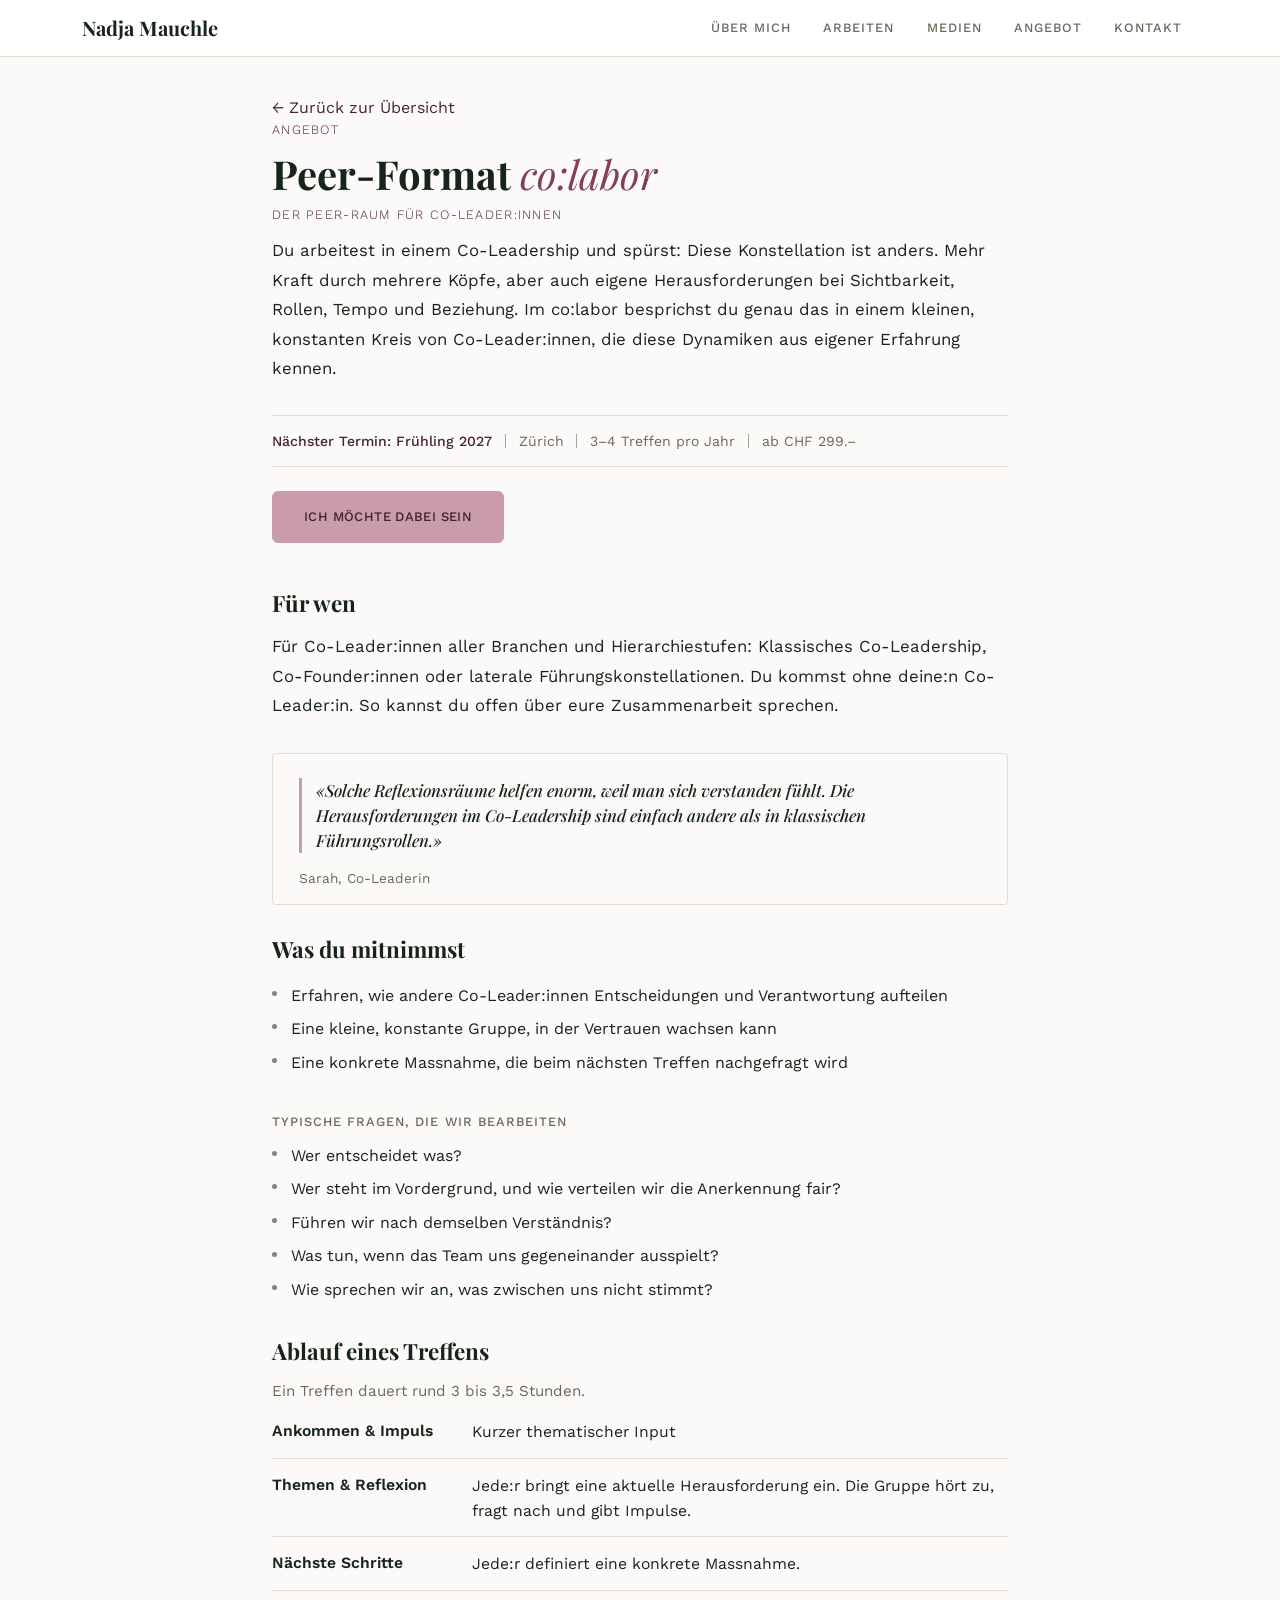
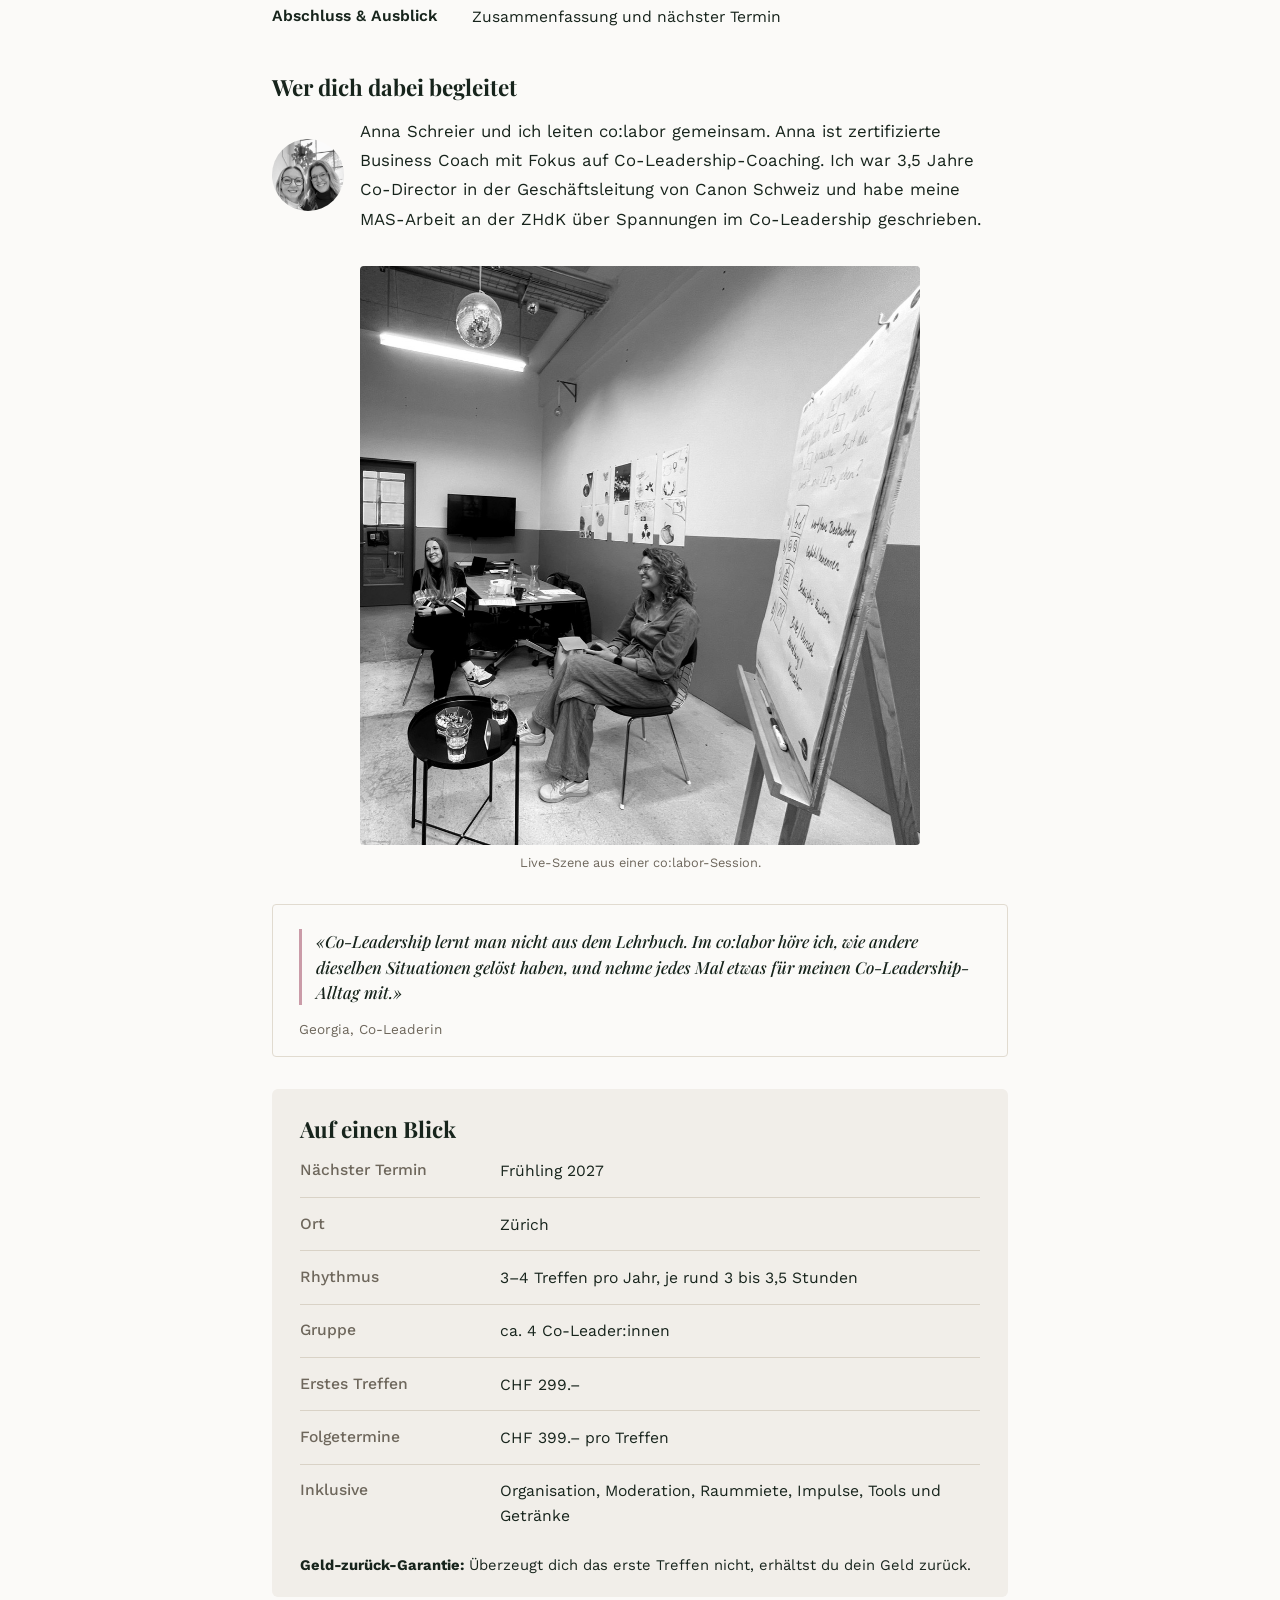
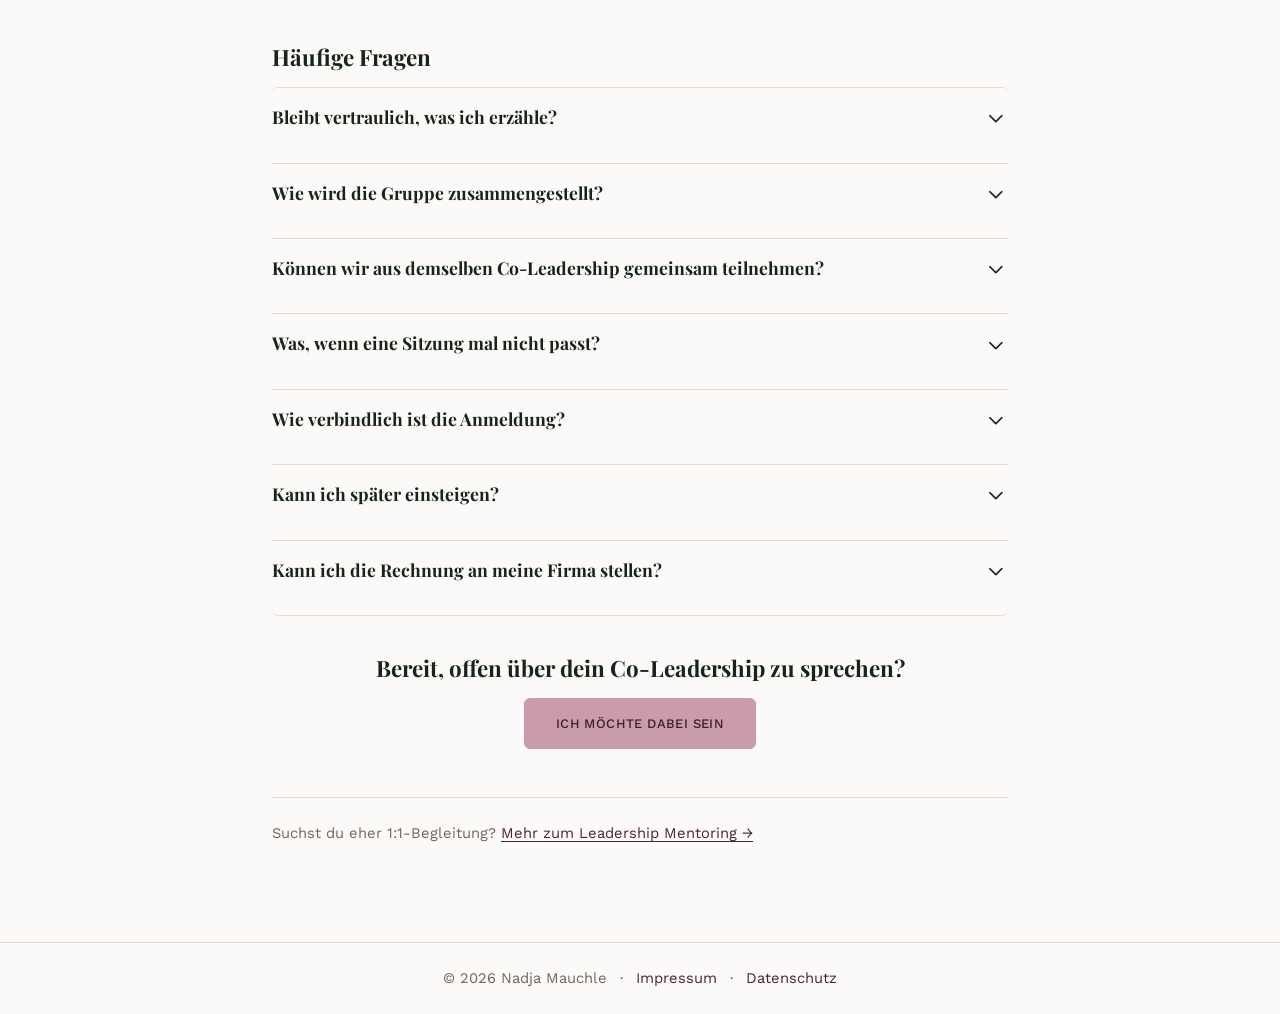
==== commit 9f3a45c3: "Angebotsseiten lesefreundlicher: neue Struktur, Auf einen Blick, Ablauf als Tabelle, Mentoring-Texte" ====
--- a/angebot/colabor/index.html
+++ b/angebot/colabor/index.html
@@ -62,8 +62,7 @@
       <h1 class="headline on-light"><span>Peer-Format</span> <span class="accent">co:labor</span></h1>
       <p class="eyebrow on-light">Der Peer-Raum für Co-Leader:innen</p>
 
-      <p class="body-text">Du arbeitest in einem Co-Leadership und spürst: Diese Konstellation ist anders. Mehr Kraft durch mehrere Köpfe, aber auch eigene Herausforderungen bei Sichtbarkeit, Rollen, Tempo und Beziehung. Für genau diese Themen gibt es selten den passenden Raum.</p>
-      <p class="body-text"><strong>co:labor</strong> ist der Ort dafür. Ein kleiner, konstanter Kreis von Co-Leader:innen aus unterschiedlichen Branchen und Hierarchiestufen spiegelt sich gegenseitig auf Augenhöhe. Was hier entsteht, ist kein theoretischer Austausch, sondern echte Unterstützung von Menschen, die dieselben Dynamiken aus eigener Erfahrung kennen.</p>
+      <p class="body-text">Du arbeitest in einem Co-Leadership und spürst: Diese Konstellation ist anders. Mehr Kraft durch mehrere Köpfe, aber auch eigene Herausforderungen bei Sichtbarkeit, Rollen, Tempo und Beziehung. Im co:labor besprichst du genau das in einem kleinen, konstanten Kreis von Co-Leader:innen, die diese Dynamiken aus eigener Erfahrung kennen.</p>
 
       <div class="co-labor-short-facts" aria-label="Kurzfakten zu co:labor">
         <span class="accent-inline">Nächster Termin: Frühling 2027</span>
@@ -75,13 +74,39 @@
         <span>ab CHF 299.–</span>
       </div>
 
+      <div class="offer-cta-top"><a href="../../index.html#kontakt" class="btn btn-accent">Ich möchte dabei sein</a></div>
+
       <h2 class="headline on-light headline-sm">Für wen</h2>
-      <p class="body-text">Für Co-Leader:innen aller Branchen und Hierarchiestufen: Klassisches Co-Leadership, Co-Founder:innen oder laterale Führungskonstellationen. Du kommst ohne deine:n Co-Leader:in. So kannst du offen über eure Zusammenarbeit sprechen. Ihr möchtet gemeinsam kommen? Siehe Häufige Fragen unten.</p>
+      <p class="body-text">Für Co-Leader:innen aller Branchen und Hierarchiestufen: Klassisches Co-Leadership, Co-Founder:innen oder laterale Führungskonstellationen. Du kommst ohne deine:n Co-Leader:in. So kannst du offen über eure Zusammenarbeit sprechen.</p>
 
       <div class="testimonial-card">
         <blockquote class="testimonial-quote">«Solche Reflexionsräume helfen enorm, weil man sich verstanden fühlt. Die Herausforderungen im Co-Leadership sind einfach andere als in klassischen Führungsrollen.»</blockquote>
         <p class="testimonial-source">Sarah, Co-Leaderin</p>
       </div>
+
+      <h2 class="headline on-light headline-sm">Was du mitnimmst</h2>
+      <ul class="skill-list">
+        <li>Erfahren, wie andere Co-Leader:innen Entscheidungen und Verantwortung aufteilen</li>
+        <li>Eine kleine, konstante Gruppe, in der Vertrauen wachsen kann</li>
+        <li>Eine konkrete Massnahme, die beim nächsten Treffen nachgefragt wird</li>
+      </ul>
+      <p class="offer-subhead">Typische Fragen, die wir bearbeiten</p>
+      <ul class="skill-list">
+        <li>Wer entscheidet was?</li>
+        <li>Wer steht im Vordergrund, und wie verteilen wir die Anerkennung fair?</li>
+        <li>Führen wir nach demselben Verständnis?</li>
+        <li>Was tun, wenn das Team uns gegeneinander ausspielt?</li>
+        <li>Wie sprechen wir an, was zwischen uns nicht stimmt?</li>
+      </ul>
+
+      <h2 class="headline on-light headline-sm">Ablauf eines Treffens</h2>
+      <p class="offer-lead-sm">Ein Treffen dauert rund 3 bis 3,5 Stunden.</p>
+      <dl class="offer-steps">
+        <div class="offer-steps-row"><dt>Ankommen &amp; Impuls</dt><dd>Kurzer thematischer Input</dd></div>
+        <div class="offer-steps-row"><dt>Themen &amp; Reflexion</dt><dd>Jede:r bringt eine aktuelle Herausforderung ein. Die Gruppe hört zu, fragt nach und gibt Impulse.</dd></div>
+        <div class="offer-steps-row"><dt>Nächste Schritte</dt><dd>Jede:r definiert eine konkrete Massnahme.</dd></div>
+        <div class="offer-steps-row"><dt>Abschluss &amp; Ausblick</dt><dd>Zusammenfassung und nächster Termin</dd></div>
+      </dl>
 
       <h2 class="headline on-light headline-sm">Wer dich dabei begleitet</h2>
       <div class="d-flex align-items-center gap-3">
@@ -92,69 +117,24 @@
       <img src="../../img/colabor-session-bw.jpg" class="session-photo" alt="Zwei Co-Leader:innen im Austausch während einer co:labor-Session">
       <p class="bildunterschrift">Live-Szene aus einer co:labor-Session.</p>
 
-      <h2 class="headline on-light headline-sm">Das bekommst du</h2>
-      <ul class="skill-list">
-        <li>Austausch mit Co-Leader:innen, die deine Situation aus eigener Erfahrung kennen</li>
-        <li>Erfahren, wie andere Co-Leader:innen Entscheidungen und Verantwortung aufteilen</li>
-        <li>Eine kleine, konstante Gruppe, in der Vertrauen wachsen kann</li>
-        <li>Mit einer konkreten Massnahme nach Hause gehen, die beim nächsten Treffen nachgefragt wird</li>
-      </ul>
-      <p class="body-text"><strong>Typische Fragen, die wir bearbeiten:</strong> Wer entscheidet was? Wer von uns steht im Vordergrund, und wie verteilen wir die Anerkennung fair? Führen wir nach demselben Verständnis? Was tun, wenn das Team uns gegeneinander ausspielt? Wie sprechen wir an, was zwischen uns nicht stimmt?</p>
-
-      <h2 class="headline on-light headline-sm">Ablauf eines Treffens</h2>
-      <div class="co-labor-steps">
-        <div class="step-item">
-          <div class="step-index">1</div>
-          <div class="step-content"><strong>Ankommen &amp; Impuls:</strong> Kurzer thematischer Input</div>
-        </div>
-        <div class="step-item">
-          <div class="step-index">2</div>
-          <div class="step-content"><strong>Themen einbringen:</strong> Jede:r bringt eine aktuelle Herausforderung ein</div>
-        </div>
-        <div class="step-item">
-          <div class="step-index">3</div>
-          <div class="step-content"><strong>Kollegiale Reflexion:</strong> Die Gruppe hört zu, fragt nach, gibt Impulse</div>
-        </div>
-        <div class="step-item">
-          <div class="step-index">4</div>
-          <div class="step-content"><strong>Nächste Schritte:</strong> Konkrete Massnahmen definieren</div>
-        </div>
-        <div class="step-item">
-          <div class="step-index">5</div>
-          <div class="step-content"><strong>Abschluss &amp; Ausblick:</strong> Zusammenfassung, nächster Termin</div>
-        </div>
-      </div>
-
       <div class="testimonial-card">
         <blockquote class="testimonial-quote">«Co-Leadership lernt man nicht aus dem Lehrbuch. Im co:labor höre ich, wie andere dieselben Situationen gelöst haben, und nehme jedes Mal etwas für meinen Co-Leadership-Alltag mit.»</blockquote>
         <p class="testimonial-source">Georgia, Co-Leaderin</p>
       </div>
 
-      <h2 class="headline on-light headline-sm">Format</h2>
-      <div class="co-labor-date-callout" aria-label="Nächster Termin">
-        <span class="co-labor-date-label">Nächster Termin</span>
-        <span class="co-labor-date-value">Frühling 2027</span>
-      </div>
-      <ul class="fact-grid fact-grid-light">
-        <li><i class="bi-calendar3"></i> 3–4 Treffen pro Jahr</li>
-        <li><i class="bi-people"></i> ca. 4 Co-Leader:innen</li>
-        <li><i class="bi-geo-alt"></i> Zürich</li>
-        <li><i class="bi-clock"></i> je ein halber Tag</li>
-      </ul>
-
-      <h2 class="headline on-light headline-sm">Investition</h2>
-      <div class="co-labor-investment-grid">
-        <div class="co-labor-investment-row">
-          <span class="co-labor-investment-label">Erstes Treffen:</span>
-          <span class="co-labor-investment-value">CHF 299.–</span>
-        </div>
-        <div class="co-labor-investment-row">
-          <span class="co-labor-investment-label">Folgetermine:</span>
-          <span class="co-labor-investment-value">CHF 399.– pro Termin</span>
-        </div>
-      </div>
-      <p class="body-text-sm"><strong>Geld-zurück-Garantie:</strong> Überzeugt dich das erste Treffen nicht, erhältst du dein Geld zurück.</p>
-      <p class="body-text-sm">Inklusive Organisation, Moderation, Raummiete, thematischen Impulsen, Tools und Getränken.</p>
+      <div class="glance-box">
+      <h2 class="headline on-light headline-sm">Auf einen Blick</h2>
+      <dl class="glance-list">
+        <div class="glance-list-row"><dt>Nächster Termin</dt><dd>Frühling 2027</dd></div>
+        <div class="glance-list-row"><dt>Ort</dt><dd>Zürich</dd></div>
+        <div class="glance-list-row"><dt>Rhythmus</dt><dd>3–4 Treffen pro Jahr, je rund 3 bis 3,5 Stunden</dd></div>
+        <div class="glance-list-row"><dt>Gruppe</dt><dd>ca. 4 Co-Leader:innen</dd></div>
+        <div class="glance-list-row"><dt>Erstes Treffen</dt><dd>CHF 299.–</dd></div>
+        <div class="glance-list-row"><dt>Folgetermine</dt><dd>CHF 399.– pro Treffen</dd></div>
+        <div class="glance-list-row"><dt>Inklusive</dt><dd>Organisation, Moderation, Raummiete, Impulse, Tools und Getränke</dd></div>
+      </dl>
+      <p class="glance-note"><strong>Geld-zurück-Garantie:</strong> Überzeugt dich das erste Treffen nicht, erhältst du dein Geld zurück.</p>
+      </div>
 
       <h2 class="headline on-light headline-sm">Häufige Fragen</h2>
       <div class="accordion custom-accordion" id="colaborFaqAccordion">
@@ -201,40 +181,30 @@
         <div class="accordion-item">
           <h3 class="accordion-header" id="faq-heading-5">
             <button class="accordion-button collapsed" type="button" data-bs-toggle="collapse" data-bs-target="#faq-5" aria-expanded="false" aria-controls="faq-5">
-              Kann ich später in eine laufende Runde einsteigen?
+              Wie verbindlich ist die Anmeldung?
             </button>
           </h3>
           <div id="faq-5" class="accordion-collapse collapse" aria-labelledby="faq-heading-5" data-bs-parent="#colaborFaqAccordion">
-            <div class="accordion-body">Ja, wenn in der Gruppe noch Platz ist, melde dich einfach, wir klären das gemeinsam.</div>
+            <div class="accordion-body">Deine Anmeldung gilt verbindlich für den Termin, für den du dich angemeldet hast.</div>
           </div>
         </div>
         <div class="accordion-item">
           <h3 class="accordion-header" id="faq-heading-6">
             <button class="accordion-button collapsed" type="button" data-bs-toggle="collapse" data-bs-target="#faq-6" aria-expanded="false" aria-controls="faq-6">
-              Was, wenn die Gruppe schon voll ist?
+              Kann ich später einsteigen?
             </button>
           </h3>
           <div id="faq-6" class="accordion-collapse collapse" aria-labelledby="faq-heading-6" data-bs-parent="#colaborFaqAccordion">
-            <div class="accordion-body">Du kommst auf die Warteliste für die nächste Runde.</div>
+            <div class="accordion-body">Ja, wenn in der Gruppe noch Platz ist. Sonst kommst du auf die Warteliste für die nächste Runde.</div>
           </div>
         </div>
         <div class="accordion-item">
           <h3 class="accordion-header" id="faq-heading-7">
             <button class="accordion-button collapsed" type="button" data-bs-toggle="collapse" data-bs-target="#faq-7" aria-expanded="false" aria-controls="faq-7">
-              Wie lange dauert ein Treffen, und wie verbindlich ist die Anmeldung?
+              Kann ich die Rechnung an meine Firma stellen?
             </button>
           </h3>
           <div id="faq-7" class="accordion-collapse collapse" aria-labelledby="faq-heading-7" data-bs-parent="#colaborFaqAccordion">
-            <div class="accordion-body">Ein Treffen dauert rund drei Stunden. Deine Anmeldung gilt verbindlich für den Termin, für den du dich angemeldet hast.</div>
-          </div>
-        </div>
-        <div class="accordion-item">
-          <h3 class="accordion-header" id="faq-heading-8">
-            <button class="accordion-button collapsed" type="button" data-bs-toggle="collapse" data-bs-target="#faq-8" aria-expanded="false" aria-controls="faq-8">
-              Kann ich die Rechnung an meine Firma stellen?
-            </button>
-          </h3>
-          <div id="faq-8" class="accordion-collapse collapse" aria-labelledby="faq-heading-8" data-bs-parent="#colaborFaqAccordion">
             <div class="accordion-body">Ja, gerne. Gib uns bei der Anmeldung einfach die Rechnungsadresse deiner Organisation an.</div>
           </div>
         </div>
--- a/style.css
+++ b/style.css
@@ -647,7 +647,7 @@
 .testimonial-quote {
   font-family: var(--font-display);
   font-style: italic;
-  font-weight: 700;
+  font-weight: 500;
   font-size: 1.05rem;
   border-left: 3px solid var(--flieder);
   padding-left: 0.9rem;
@@ -1085,38 +1085,59 @@
   margin-top: 0;
 }
 
+/* Ablauf: vertikale Zeitleiste mit Punkten statt grosser Ziffern und Trennlinien */
+.co-labor-steps {
+  gap: 0;
+}
+
 .step-item {
-  display: flex;
-  align-items: flex-start;
-  gap: 1rem;
-  padding: 0.1rem 0 0;
-  border-top: 1px solid var(--line);
-}
-
-.step-item:first-child {
-  border-top: none;
-  padding-top: 0;
-}
-
-.step-index {
-  flex-shrink: 0;
-  font-family: var(--font-display);
-  font-style: italic;
-  font-weight: 700;
-  font-size: clamp(1.8rem, 2.8vw, 2.3rem);
-  line-height: 0.9;
-  color: var(--flieder);
-  letter-spacing: -0.04em;
-  min-width: 2ch;
-  padding-top: 0.15rem;
+  position: relative;
+  padding: 0 0 1.4rem 1.9rem;
+}
+
+.step-item:last-child {
+  padding-bottom: 0;
+}
+
+.step-item::before {
+  content: "";
+  position: absolute;
+  left: 0;
+  top: 0.5rem;
+  width: 11px;
+  height: 11px;
+  border-radius: 50%;
+  background-color: var(--flieder);
+}
+
+.step-item::after {
+  content: "";
+  position: absolute;
+  left: 5px;
+  top: 1.25rem;
+  bottom: 0.15rem;
+  width: 1px;
+  background-color: var(--flieder);
+  opacity: 0.45;
+}
+
+.step-item:last-child::after {
+  display: none;
 }
 
 .step-content {
   font-family: var(--font-body);
+  font-size: 0.95rem;
+  line-height: 1.6;
+  color: var(--ink-soft);
+}
+
+.step-content strong {
+  display: block;
   font-size: 1rem;
-  line-height: 1.7;
-  color: var(--ink);
-  padding-top: 0.3rem;
+  font-weight: 600;
+  color: var(--ink);
+  margin-bottom: 0.1rem;
 }
 
 .custom-accordion .accordion-button {
@@ -1464,3 +1485,136 @@
 .angebot-toggle[aria-expanded="true"] i {
   transform: rotate(180deg);
 }
+
+
+/* Angebots-Unterseiten: angenehme Zeilenlänge (ca. 70 Zeichen) statt voller Breite */
+.co-labor-detail-page .container-lg,
+.mentoring-detail-page .container-lg {
+  max-width: 760px;
+}
+
+/* Angebots-Unterseiten: am Desktop keine automatische Silbentrennung,
+   die Spalte ist breit genug und ganze Wörter lesen sich ruhiger */
+@media (min-width: 768px) {
+  .co-labor-detail-page,
+  .mentoring-detail-page {
+    hyphens: manual;
+  }
+}
+
+
+/* ---------- Angebots-Unterseiten: Umbau Lesefreundlichkeit ---------- */
+
+/* Knopf direkt unter den Kurzfakten */
+.offer-cta-top {
+  margin: -8px 0 48px;
+}
+
+/* Kleine Zwischenüberschrift innerhalb eines Abschnitts (z.B. Typische Themen) */
+.offer-subhead {
+  font-family: var(--font-body);
+  font-size: 0.8rem;
+  font-weight: 500;
+  letter-spacing: 0.08em;
+  text-transform: uppercase;
+  color: var(--ink-soft);
+  margin: 0 0 8px;
+}
+
+.offer-lead-sm {
+  font-family: var(--font-body);
+  font-size: 0.95rem;
+  color: var(--ink-soft);
+  margin: 0 0 16px;
+}
+
+/* Ablauf als zweispaltige Tabelle: links Schritt, rechts Inhalt */
+.offer-steps,
+.glance-list {
+  margin: 0 0 32px;
+  padding: 0;
+}
+
+.offer-steps-row,
+.glance-list-row {
+  display: grid;
+  grid-template-columns: 11rem 1fr;
+  gap: 0.25rem 1.5rem;
+  padding: 0.85rem 0;
+  border-top: 1px solid var(--line);
+}
+
+.offer-steps-row:first-child,
+.glance-list-row:first-child {
+  border-top: none;
+  padding-top: 0;
+}
+
+.offer-steps dt,
+.glance-list dt {
+  font-family: var(--font-body);
+  font-weight: 600;
+  font-size: 0.98rem;
+  color: var(--ink);
+  margin: 0;
+}
+
+.offer-steps dd,
+.glance-list dd {
+  font-family: var(--font-body);
+  font-size: 0.98rem;
+  line-height: 1.6;
+  color: var(--ink);
+  margin: 0;
+}
+
+.glance-list dt {
+  font-weight: 500;
+  color: var(--ink-soft);
+}
+
+@media (max-width: 575px) {
+  .offer-steps-row,
+  .glance-list-row {
+    grid-template-columns: 1fr;
+  }
+}
+
+/* "Auf einen Blick": getönter Kasten, ersetzt Format + Investition */
+.glance-box {
+  background: var(--paper-alt);
+  border-radius: 6px;
+  padding: 1.75rem 1.75rem 1.25rem;
+  margin: 0 0 48px;
+}
+
+.glance-box .glance-list {
+  margin-bottom: 8px;
+}
+
+.glance-box .glance-list-row {
+  border-top-color: #D9D2C6;
+}
+
+.glance-note {
+  font-family: var(--font-body);
+  font-size: 0.92rem;
+  line-height: 1.6;
+  color: var(--ink);
+  margin: 12px 0 0;
+}
+
+@media (max-width: 575px) {
+  .glance-box {
+    padding: 1.25rem 1.1rem 1rem;
+  }
+}
+
+/* "Wer dich begleitet" auf dem Handy: Foto über dem Text statt daneben */
+@media (max-width: 575px) {
+  .co-labor-detail-page .d-flex.align-items-center.gap-3,
+  .mentoring-detail-page .d-flex.align-items-center.gap-3 {
+    flex-direction: column;
+    align-items: flex-start !important;
+  }
+}
